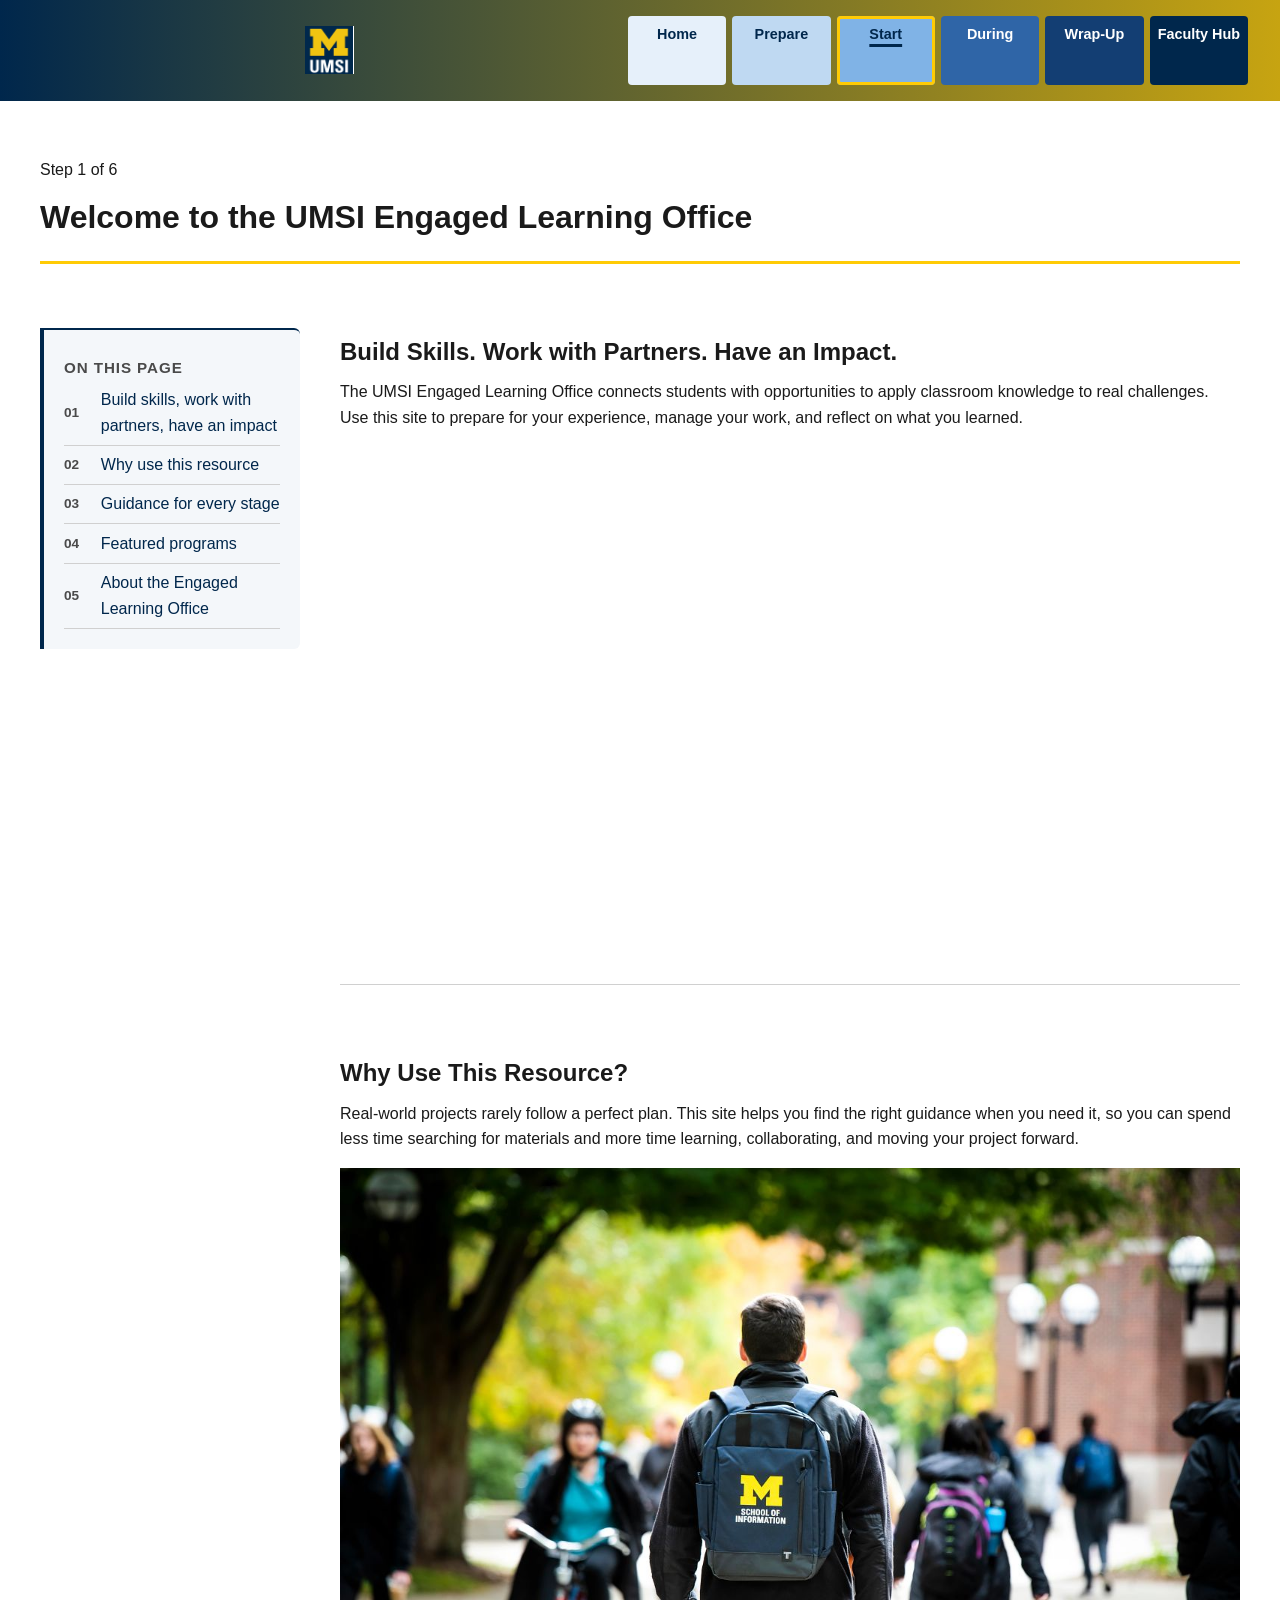
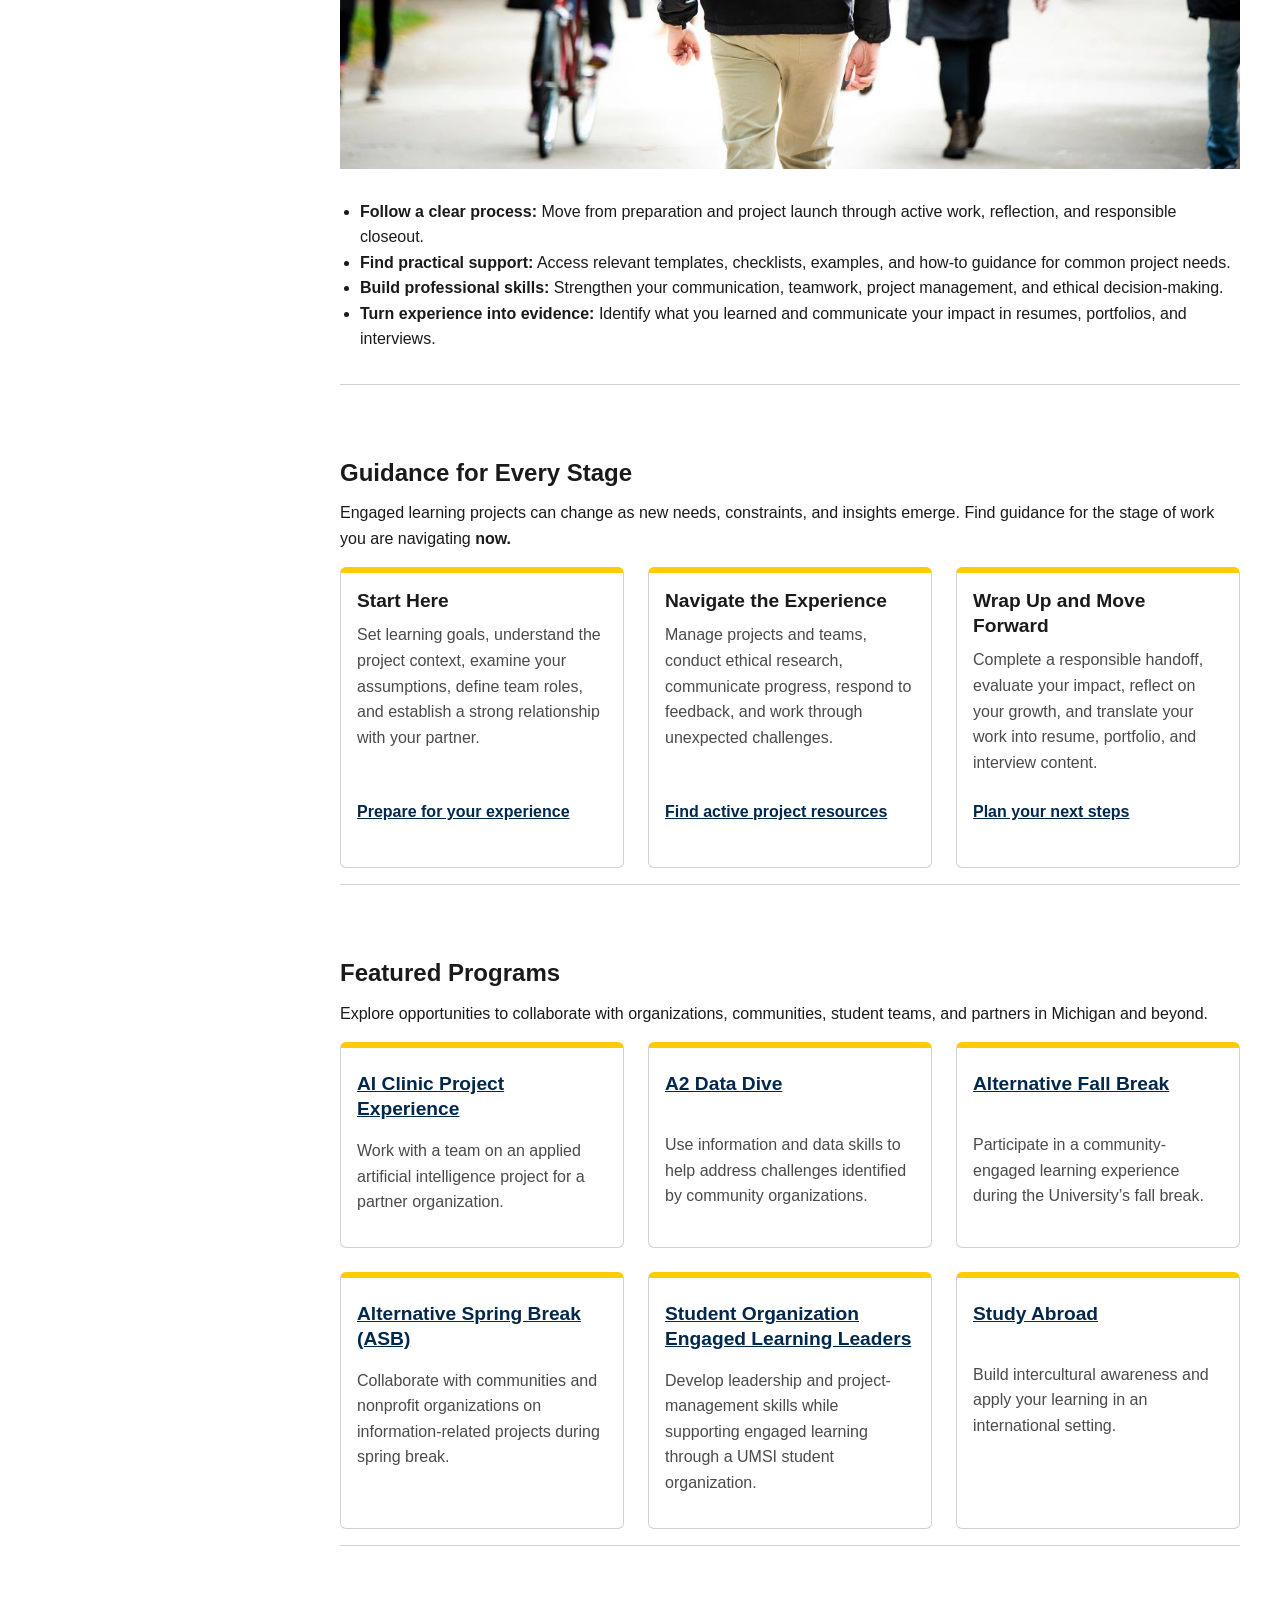
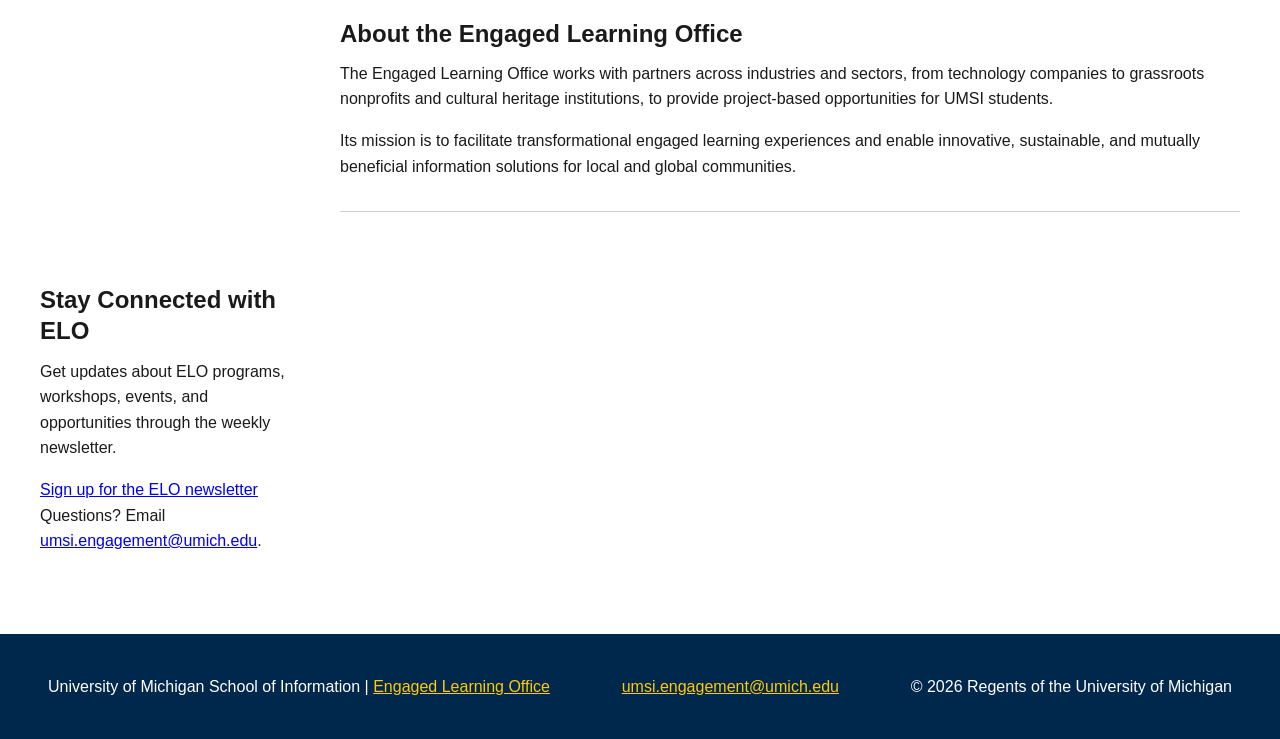
==== index.html @ c0caf0ed "tablet and computer view update" ====
<!DOCTYPE html>
<html lang="en">
<head>
    <meta charset="UTF-8">
    <meta name="viewport" content="width=device-width, initial-scale=1.0">
    <link rel="stylesheet" href="html5reset.css">
    <link rel="stylesheet" href="style.css">

    <title>Welcome to the UMSI Engaged Learning Office | UMSI</title>
</head>
<body>

    <!-- Sticky process bar: logo tile on the left, process steps beside it -->
    <header class="site-header">
        <div class="skip"><a href="#main">Skip to Main Content</a></div>
        <div class="brand">
            <img src="images/umsi-logo.jpg" alt="UMSI Logo">
        </div>
            <ol class="process-steps">
              <li><a href="index.html">Home</a></li>
              <li><a href="prep.html" title="Preparing for Your Experience">Prepare</a></li>
              <li><a href="starting.html" aria-current="page" title="Starting Your Experience">Start</a></li>
              <li><a href="experience.html" title="During Your Experience">During</a></li>
              <li><a href="ending.html" title="Wrap-Up, Impact &amp; Next Steps">Wrap-Up</a></li>
              <li><a href="faculty.html">Faculty Hub</a></li>
            </ol>
        </nav>
    </header>

    <!-- Page title -->
    <main id="main">
    <div class="page-title">
        <p class="eyebrow">Step 1 of 6</p>
        <h1>Welcome to the UMSI Engaged Learning Office</h1>
    </div>

    <!-- Anchor table of contents -->
    <nav class="on-this-page" aria-labelledby="toc-title">
        <h2 id="toc-title">On this page</h2>
        <ul>
            <li><a href="#intro">Build skills, work with partners, have an impact</a></li>
            <li><a href="#why">Why use this resource</a></li>
            <li><a href="#stages">Guidance for every stage</a></li>
            <li><a href="#programs">Featured programs</a></li>
            <li><a href="#about">About the Engaged Learning Office</a></li>
        </ul>
    </nav>


    <section id="intro" class="content-section">
        <h2>Build Skills. Work with Partners. Have an Impact.</h2>
        <p>
            The UMSI Engaged Learning Office connects students with opportunities to apply classroom knowledge to real challenges. Use this site to prepare for your experience, manage your work, and reflect on what you learned.
        </p>

        <div class="video">
            <iframe src="https://www.youtube.com/embed/81ZO9RfIJEQ?si=tBp82YWZMl1u7CVS" title="YouTube video player" allow="accelerometer; autoplay; clipboard-write; encrypted-media; gyroscope; picture-in-picture; web-share" referrerpolicy="strict-origin-when-cross-origin" allowfullscreen></iframe>
        </div>
        <!-- Note: this iframe might cause an Axe ARIA error - that's not on you that's on YouTube! -->
    </section>

    <section id="why" class="content-section">
        <h2>Why Use This Resource?</h2>
        <p>Real-world projects rarely follow a perfect plan. This site helps you find the right guidance when you need it, so you can spend less time searching for materials and more time learning, collaborating, and moving your project forward.</p>
        <img src="images/student-backpack.jpg" alt="A student wears a UMSI backpack on campus in fall">
        <ul>
            <li><strong>Follow a clear process:</strong> Move from preparation and project launch through active work, reflection, and responsible closeout.</li>
            <li><strong>Find practical support:</strong> Access relevant templates, checklists, examples, and how-to guidance for common project needs.</li>
            <li><strong>Build professional skills:</strong> Strengthen your communication, teamwork, project management, and ethical decision-making.</li>
            <li><strong>Turn experience into evidence:</strong> Identify what you learned and communicate your impact in resumes, portfolios, and interviews.</li>
        </ul>
    </section>

    <section id="stages" class="content-section">
        <h2>Guidance for Every Stage</h2>
        <p>Engaged learning projects can change as new needs, constraints, and insights emerge. Find guidance for the stage of work you are navigating <strong>now.</strong></p>
        <div class="card-grid">
            <article class="card">
                <h3>Start Here</h3>
                <p>Set learning goals, understand the project context, examine your assumptions, define team roles, and establish a strong relationship with your partner.</p>
                <a href="prep.html">Prepare for your experience</a>
            </article>
            <article class="card">
                <h3>Navigate the Experience</h3>
                <p>Manage projects and teams, conduct ethical research, communicate progress, respond to feedback, and work through unexpected challenges.</p>
                <a href="experience.html">Find active project resources</a>
            </article>
            <article class="card">
                <h3>Wrap Up and Move Forward</h3>
                <p>Complete a responsible handoff, evaluate your impact, reflect on your growth, and translate your work into resume, portfolio, and interview content.</p>
                <a href="ending.html">Plan your next steps</a>
            </article>
        </div>
    </section>

    <section id="programs" class="content-section">
        <h2>Featured Programs</h2>
        <p>Explore opportunities to collaborate with organizations, communities, student teams, and partners in Michigan and beyond.</p>
        <div class="card-grid">
            <article class="card">
                <h3><a href="https://mcompass.umich.edu/_portal/tds-program-brochure?programid=12810">AI Clinic Project Experience</a></h3>
                <p>Work with a team on an applied artificial intelligence project for a partner organization.</p>
            </article>
            <article class="card">
                <h3><a href="https://mcompass.umich.edu/_portal/tds-program-brochure?programid=12556">A2 Data Dive</a></h3>
                <p>Use information and data skills to help address challenges identified by community organizations.</p>
            </article>
            <article class="card">
                <h3><a href="https://mcompass.umich.edu/_portal/tds-program-brochure?programid=11297">Alternative Fall Break</a></h3>
                <p>Participate in a community-engaged learning experience during the University’s fall break.</p>
            </article>
            <article class="card">
                <h3><a href="https://mcompass.umich.edu/_portal/tds-program-brochure?programid=10621">Alternative Spring Break (ASB)</a></h3>
                <p>Collaborate with communities and nonprofit organizations on information-related projects during spring break.</p>
            </article>
            <article class="card">
                <h3><a href="https://mcompass.umich.edu/_portal/tds-program-brochure?programid=12294">Student Organization Engaged Learning Leaders</a></h3>
                <p>Develop leadership and project-management skills while supporting engaged learning through a UMSI student organization.</p>
            </article>
            <article class="card">
                <h3><a href="https://www.si.umich.edu/student-life/study-abroad">Study Abroad</a></h3>
                <p>Build intercultural awareness and apply your learning in an international setting.</p>
            </article>
        </div>
    </section>

    <section id="about" class="content-section">
        <h2>About the Engaged Learning Office</h2>
        <p>The Engaged Learning Office works with partners across industries and sectors, from technology companies to grassroots nonprofits and cultural heritage institutions, to provide project-based opportunities for UMSI students.</p>
        <p>Its mission is to facilitate transformational engaged learning experiences and enable innovative, sustainable, and mutually beneficial information solutions for local and global communities.</p>
    </section>

    <aside>
        <h2>Stay Connected with ELO</h2>
        <p>Get updates about ELO programs, workshops, events, and opportunities through the weekly newsletter.</p>
        <div>
            <a href="https://umsi.info/elo-newsletter">Sign up for the ELO newsletter</a>
        </div>
        <p>Questions? Email <a href="mailto:umsi.engagement@umich.edu">umsi.engagement@umich.edu</a>.</p>
    </aside>

    <!-- Content taken & modified from UMGPT with the prompt, "Write me a webpage of intro content to help meet the following requirements - this is for the home page": and then pasted in the client objectives & project requirements"
    UMGPT. (2026). UMGPT ( GPT-5.6 Sol September 7th version) [Large language model]. -->
</main>

    <footer class="site-footer">
        <p>University of Michigan School of Information | <a href="https://www.si.umich.edu/programs/engaged-learning/about-engaged-learning-office">Engaged Learning Office</a></p>
        <address>
            <a href="mailto:umsi.engagement@umich.edu">umsi.engagement@umich.edu</a>
        </address>
        <p>&copy; 2026 Regents of the University of Michigan</p>
    </footer>

</body>
</html>
---- style.css ----
:root {
    --um-blue: #00274C;
    --um-maize: #FFCB05;
    --text: #1a1a1a;
    --muted: #4a4a4a;
    --surface: #ffffff;
    --border: #d0d0d0;

    --step-1: #00274C;
    --step-2: #334E40;
    --step-3: #63672E;
    --step-4: #8E7F1E;
    --step-5: #C7A411;
    --step-6: #FFCB05;

    /* Space used by the sticky bar, so anchor links are not hidden under it */
    --sticky-offset: 3.5rem;
}
html {
    scroll-behavior: smooth;
    scroll-padding-top: var(--sticky-offset); /* keeps headings visible when jumping */
}

body {
    font-family: Arial, Helvetica, sans-serif;
    font-size: 1rem;
    line-height: 1.6;
    color : var(--text);
    background-color : var(--surface);
}
/* The reset (html5reset.css) removes browser defaults for headings, paragraphs and lists.
   Put the ones we want back, so the text keeps its hierarchy and spacing. */
h1 { font-size: 2rem; line-height: 1.2; margin: 0 0 0.5rem; }
h2 { font-size: 1.5rem; line-height: 1.3; margin: 2rem 0 0.75rem; }
h3 { font-size: 1.2rem; line-height: 1.3; margin: 1.25rem 0 0.5rem; }
p { margin: 0 0 1rem; }

main ul,
main ol {
    margin: 0 0 1rem 1.25rem;   /* indent lists so the bullets show */
}

main ul { list-style: disc; }
main ol { list-style: decimal; }
main ul ul { list-style: circle; }

main{
    padding: 1rem;
    max-width: 48rem;
    margin: 0 auto;
}

.site-header {
    position:sticky;
    top:0;
    z-index:100;
    display: flex;              /* logo tile on the left, process steps beside it */
    align-items: stretch;
    background: linear-gradient(90deg, var(--step-1), var(--step-5));
}

/* Square logo at the left of the sticky bar. Its navy background continues
   the bar's navy start, and a 1px white line separates it from the first step. */
.brand {
    flex: 0 0 auto;
    width: 3rem;
    aspect-ratio: 1 / 1;      
    padding: 0;
    background-color: var(--step-1);
    border-right: 1px solid #ffffff;
}

.brand img {
    display: block;
    width: 100%;
    height: 100%;
    object-fit: contain;
}

.process-nav {
    flex: 1 1 auto;
    min-width: 0;               /* lets the steps scroll instead of pushing the logo */
}
.process-steps {
    list-style: none;
    margin: 0;
    padding: 0;
    display: flex;
    overflow-x: auto;           /* on narrow screens the steps scroll sideways */
    -webkit-overflow-scrolling: touch;
}

.process-steps li {
    flex: 1 1 0;                /* five equal slices of the bar: all steps visible at once */
    min-width: 0;
}

.process-steps a {
    display: flex;
    align-items: center;
    justify-content: center;
    padding: 0.5rem 0.25rem;
    min-height: 44px;           /* comfortable tap target */
    text-align: center;
    text-decoration: none;
    font-weight: bold;
    font-size: 0.85rem;
    line-height: 1.2;           /* two-line labels stay tidy */
    overflow-wrap: break-word;
    color: #ffffff;
    border-bottom: 4px solid transparent;
}

.process-steps li:nth-child(1) a { background-color: var(--step-1); }
.process-steps li:nth-child(2) a { background-color: var(--step-2); }
.process-steps li:nth-child(3) a { background-color: var(--step-3); }
.process-steps li:nth-child(4) a { background-color: var(--step-4); }
.process-steps li:nth-child(5) a { background-color: var(--step-5); color: var(--um-blue); }
.process-steps li:nth-child(6) a { background-color: var(--step-6); color: var(--um-blue); }

.process-steps a:hover {
    text-decoration: underline;
}

.process-steps a:focus {
    outline: 3px solid #ffffff;
    outline-offset: -6px;
}

/* Current page: a thick underline plus the aria-current attribute,
   so the current step is not shown by color alone */
.process-steps a[aria-current="page"] {
    text-decoration: underline;
    text-decoration-thickness: 3px;
    text-underline-offset: 0.35em;
}

main img {
    display: block; 
    width: 100%; 
    max-width: 1200px; 
    height: auto; 
    margin: 0 auto 30px auto;
}


.skip  {
    position: relative;
  }

  .skip a {
    position: absolute;
    left: -9999px;        /* far off-screen, so it is hidden until focused */
    top: auto;
    background: #ffffff;  /* 흰색 배경을 주어야 뒤쪽 요소와 글자가 겹치지 않음 */
    color: #000000;       /* 글자색 지정 */
    padding: 8px 12px;    /* 버튼 형태로 보이도록 여백 추가 */
    z-index: 1000;        /* 다른 헤더 및 본문 요소보다 위에 표시 */
    text-decoration: none;
}

.skip a:focus {
    left: 0.5rem;
    top: 0.5rem;          /* slides into view when focused with Tab */
}
nav a:focus {
    outline: 2px solid white;
    outline-offset: 3px;
}
*:focus {
    outline: 5px dashed green; 
}

.page-title {
    padding: 1.5rem 0 1rem;
    border-bottom: 3px solid var(--um-maize);
}

/* Hero image: about a quarter of the screen height on first load.
   svh is the visible height on phones; vh is the fallback for older browsers. */
.page-title img {
    display: block;
    width: 100%;
    height: 25vh;
    height: 25svh;
    min-height: 8rem;           /* keeps it usable on very short screens */
    object-fit: cover;          /* fills the box, cropping the edges instead of stretching */
    margin: 0 0 1rem;
}

/* For hero photos where the important part is lower in the picture (here: the laptops) */
.page-title img.hero-bottom {
    object-position: center 60%;
}

/* Responsive video: keeps a 16:9 box that scales with the screen width */
.video {
    position: relative;
    width: 100%;
    aspect-ratio: 16 / 9;
    margin: 1rem 0;
}

.video iframe {
    position: absolute;
    inset: 0;
    width: 100%;
    height: 100%;
    border: 0;
}


/* ---------- On this page (anchor table of contents) ----------
   A quiet vertical list: reads top to bottom, does not compete with the content. */
.on-this-page {
    margin: 1.5rem 0;
    padding: 0.25rem 0 0.5rem;
    border-top: 2px solid var(--um-blue);
}

.on-this-page h2 {
    margin: 0.5rem 0 0.2rem;
    font-size: 0.95rem;
    letter-spacing: 0.06em;
    text-transform: uppercase;
    color: var(--muted);
}

.on-this-page ul {
    list-style: none;
    margin: 0;
    padding: 0;
    counter-reset: toc;
}

.on-this-page li {
    counter-increment: toc;
    position: relative;         /* the invisible tap area below is positioned from this box */
    border-bottom: 1px solid var(--border);
}

/* Invisible extra area around each link, so the tap target is about 54px tall */
.on-this-page a::after {
    content: "";
    position: absolute;
    inset: -0.5rem 0;
}

.on-this-page a {
    display: flex;
    align-items: center;
    gap: 0.3rem;
    padding: 0.4rem 0;          /* visible spacing stays tight */
    color: var(--um-blue);
    text-decoration: none;
}

/* Small step number in front of each line */
.on-this-page a::before {
    content: counter(toc, decimal-leading-zero);
    flex: 0 0 auto;
    min-width: 2rem;
    font-size: 0.85rem;
    font-weight: bold;
    color: var(--muted);
}

.on-this-page a:hover,
.on-this-page a:focus {
    text-decoration: underline;
}

/* ---------- Content sections ---------- */


.content-section {
    padding-bottom: 1rem;
    border-bottom: 1px solid var(--border);
}

/* Anchor targets are still reachable below the sticky bar (see scroll-padding-top above) */
.content-section,
.on-this-page {
    scroll-margin-top: var(--sticky-offset);
}

/* ---------- Card Grid ---------- */
.card-grid {
    display: grid;
    grid-template-columns: repeat(auto-fit, minmax(min(100%, 16rem), 1fr));
    gap: 1rem;
}

.card {
    display: flex;
    flex-direction: column;
    padding: 1rem;
    background-color: #ffffff;
    border: 1px solid var(--border);
    border-top: 6px solid var(--um-maize);
    border-radius: 6px;
}

.card h3 {
    margin-top: 0;
}

.card p {
    flex-grow: 1;               /* pushes the links to the same baseline across cards */
    color: var(--muted);
}

.card a {
    display: inline-block;
    min-height: 44px;
    padding: 0.5rem 0;
    font-weight: bold;
    color: var(--um-blue);
}

/* footer */

.site-footer {
    margin-top: 2rem;
    padding: 1.5rem 1rem;
    background-color: var(--um-blue);
    color: #ffffff;
}

.site-footer a {
    color: var(--um-maize);
}

.site-footer p,
.site-footer address {
    margin: 0.5rem 0;
    font-style: normal;
}

/* ---------- Data table (moved from inline styles) ---------- */
.data-table {
    width: 100%;
    border-collapse: collapse;
    font-family: sans-serif;
    margin: 20px 0;
}

.data-table th,
.data-table td {
    padding: 12px;
    text-align: left;
    border: 1px solid #dddddd;
}

.data-table thead tr {
    background-color: #f2f2f2;
    border-bottom: 2px solid #cccccc;
}

.data-table th {
    font-weight: bold;
}

.data-table tbody tr {
    border-bottom: 1px solid #dddddd;
}

.data-table tbody tr:nth-child(even) {
    background-color: #fafafa;
}

.data-table tbody td:first-child {
    font-weight: bold;
}

/* Wide tables scroll sideways on phones instead of squeezing their columns */
.table-scroll {
    overflow-x: auto;
    -webkit-overflow-scrolling: touch;
    margin: 1rem 0;
}

.table-scroll .data-table {
    min-width: 32rem;           /* keeps the columns readable; the wrapper scrolls */
    margin: 0;
}

@media (prefers-reduced-motion: reduce) {
    html {
        scroll-behavior: auto;
    }
}

@media (min-width: 768px) {
  .site-header {
    display: flex;
    justify-content: space-between;
    align-items: center;
    padding: 1rem 2rem;
    gap: 1.5rem;
  }

  .process-steps {
    display: grid;
    grid-template-columns: repeat(6, 1fr);
    gap: 6px;
    list-style: none;
    padding: 0;
    margin: 0;
  }

  .process-steps li a {
    display: block;
    text-align: center;
    padding: 0.65rem 0.5rem;
    font-size: 0.9rem;
    font-weight: 600;
    border-radius: 4px;
    text-decoration: none;
    transition: transform 0.15s ease;
  }

  .process-steps li:nth-child(1) a { background-color: #E6F0FA; color: #00274C; }
  .process-steps li:nth-child(2) a { background-color: #BFD9F2; color: #00274C; }
  .process-steps li:nth-child(3) a { background-color: #80B3E6; color: #00274C; }
  .process-steps li:nth-child(4) a { background-color: #2F65A7; color: #FFFFFF; }
  .process-steps li:nth-child(5) a { background-color: #133E73; color: #FFFFFF; }
  .process-steps li:nth-child(6) a { background-color: #00274C; color: #FFFFFF; }

  .process-steps li a[aria-current="page"] {
    outline: 3px solid #FFCB05;
    outline-offset: -3px;
  }

  .card-grid {
    display: grid;
    grid-template-columns: repeat(2, 1fr);
    gap: 1.25rem;
  }

  .page-title img {
    max-height: 360px;
    width: 100%;
    object-fit: cover;
  }
}

@media (min-width: 1024px) {
  main {
    max-width: 1200px;
    margin: 0 auto;
    padding: 2rem;
    display: grid;
    grid-template-columns: 260px 1fr;
    gap: 2.5rem;
    align-items: start;
  }

  .page-title {
    grid-column: 1 / -1;
  }

  .on-this-page {
    grid-column: 1 / 2;
    position: sticky;
    top: 6rem;
    background-color: #F4F7FA;
    border-left: 4px solid #00274C;
    padding: 1.25rem;
    border-radius: 0 6px 6px 0;
  }

  .content-section {
    grid-column: 2 / 3;
  }

  .card-grid {
    grid-template-columns: repeat(3, 1fr);
    gap: 1.5rem;
  }

  .site-footer {
    display: flex;
    justify-content: space-between;
    align-items: center;
    padding: 2rem 3rem;
  }
}
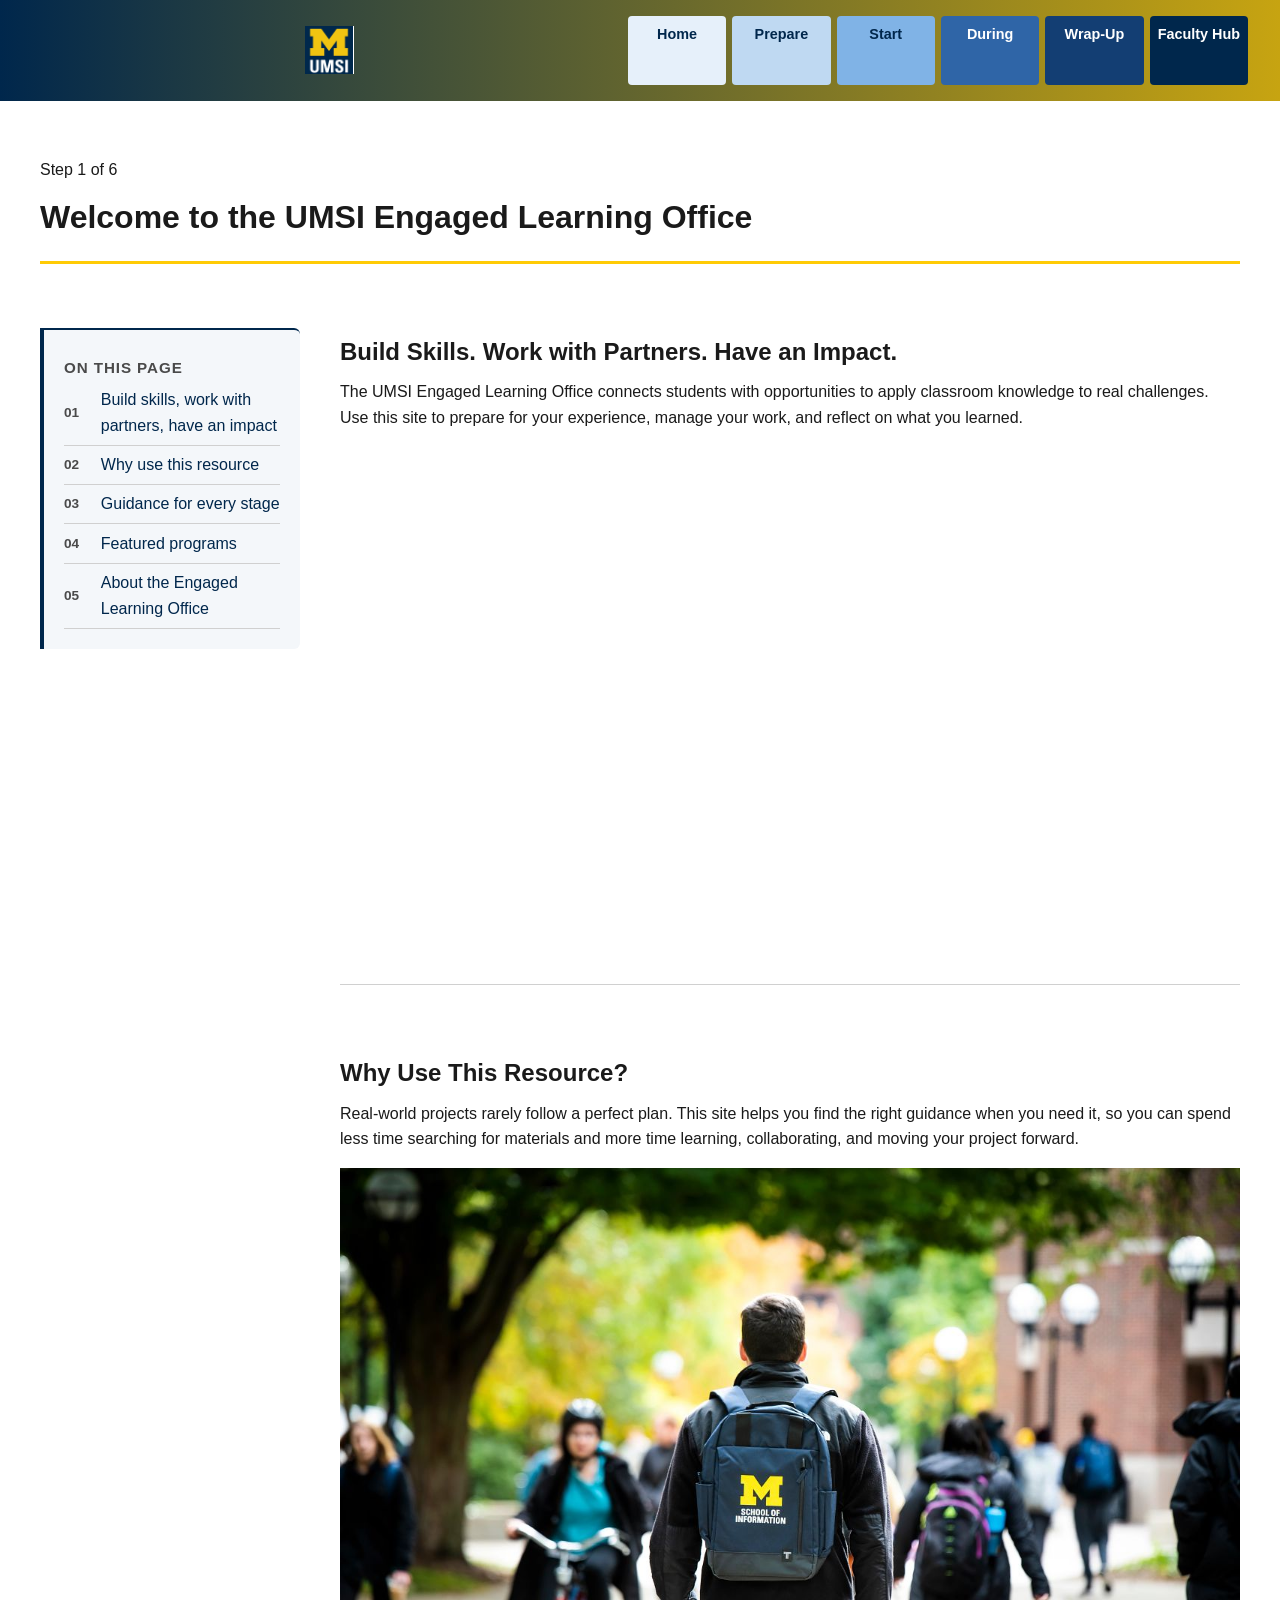
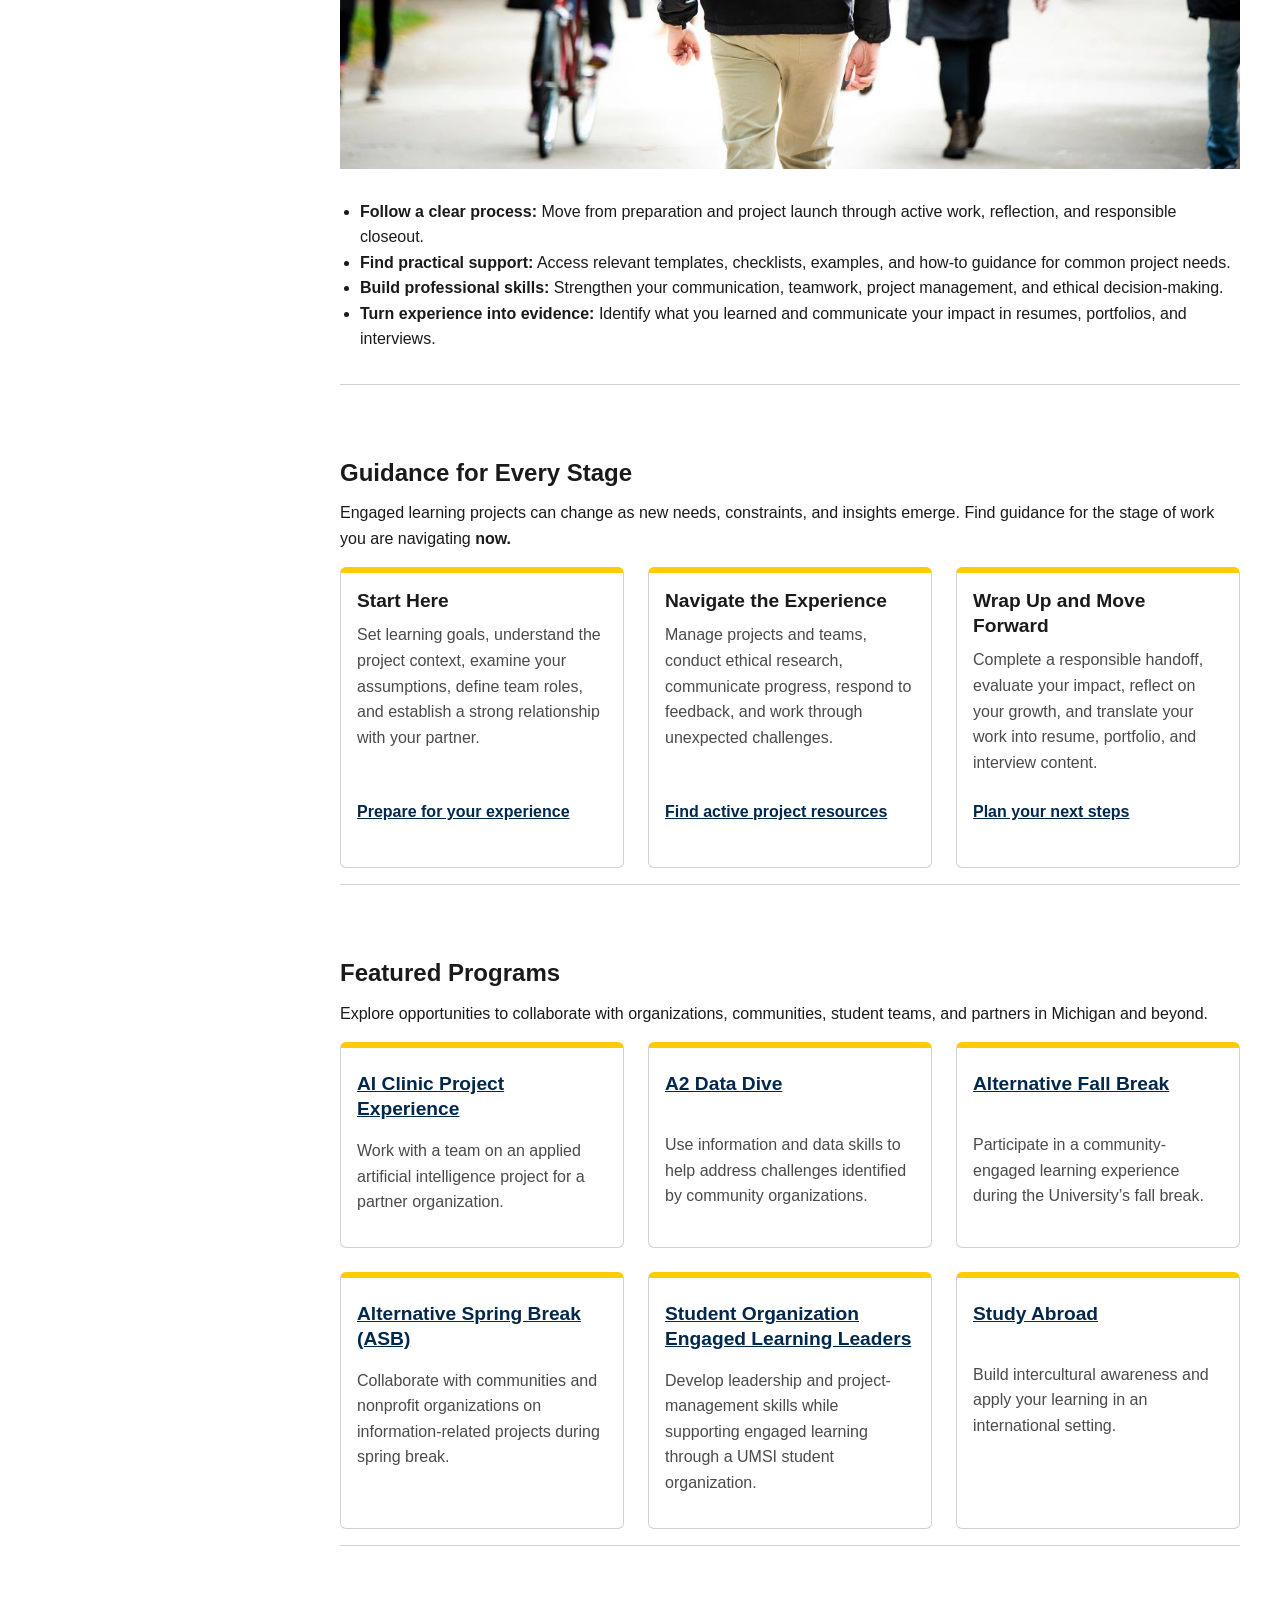
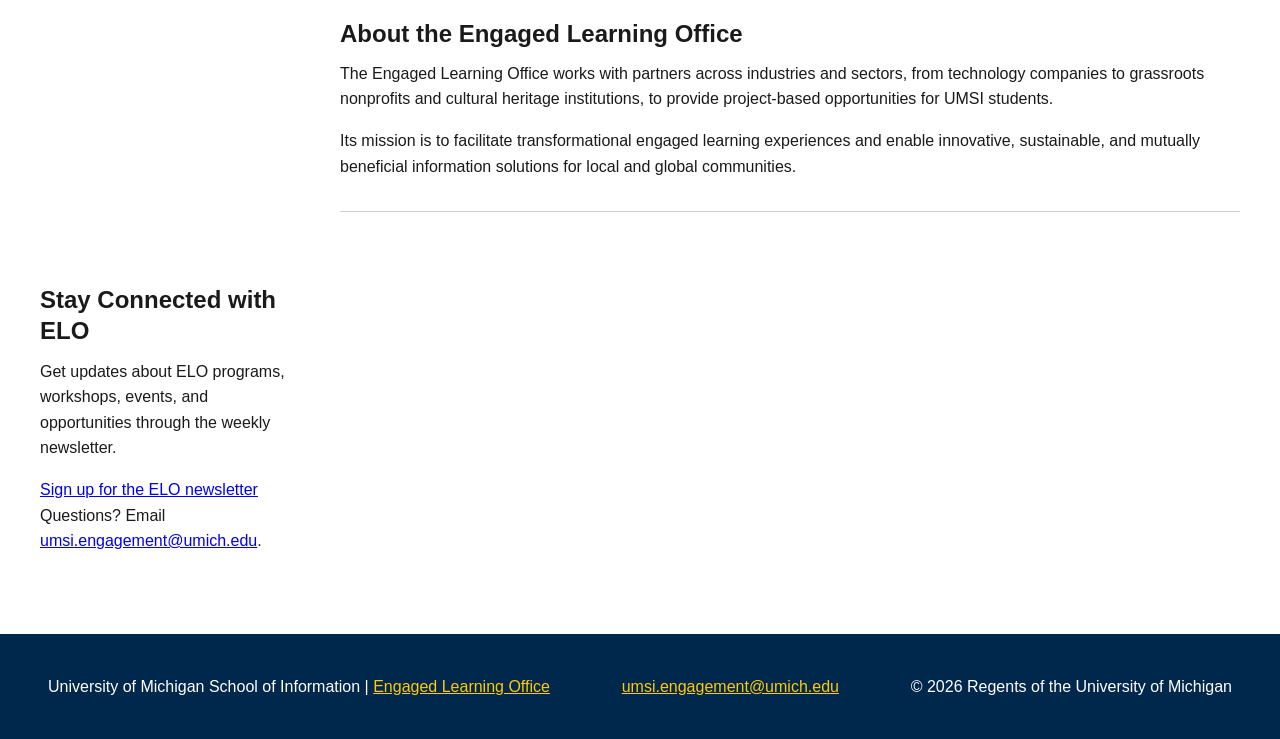
==== commit f2d3eae3: "js added" ====
--- a/index.html
+++ b/index.html
@@ -19,7 +19,7 @@
             <ol class="process-steps">
               <li><a href="index.html">Home</a></li>
               <li><a href="prep.html" title="Preparing for Your Experience">Prepare</a></li>
-              <li><a href="starting.html" aria-current="page" title="Starting Your Experience">Start</a></li>
+              <li><a href="starting.html" title="Starting Your Experience">Start</a></li>
               <li><a href="experience.html" title="During Your Experience">During</a></li>
               <li><a href="ending.html" title="Wrap-Up, Impact &amp; Next Steps">Wrap-Up</a></li>
               <li><a href="faculty.html">Faculty Hub</a></li>
@@ -150,6 +150,6 @@
         </address>
         <p>&copy; 2026 Regents of the University of Michigan</p>
     </footer>
-
+<script src="script.js"></script>
 </body>
 </html>
--- a/style.css
+++ b/style.css
@@ -10,9 +10,9 @@
     --step-1: #00274C;
     --step-2: #334E40;
     --step-3: #63672E;
-    --step-4: #8E7F1E;
+    --step-4: #7A6C14;
     --step-5: #C7A411;
-    --step-6: #FFCB05;
+    --step-6: #FFCB05;  
 
     /* Space used by the sticky bar, so anchor links are not hidden under it */
     --sticky-offset: 3.5rem;
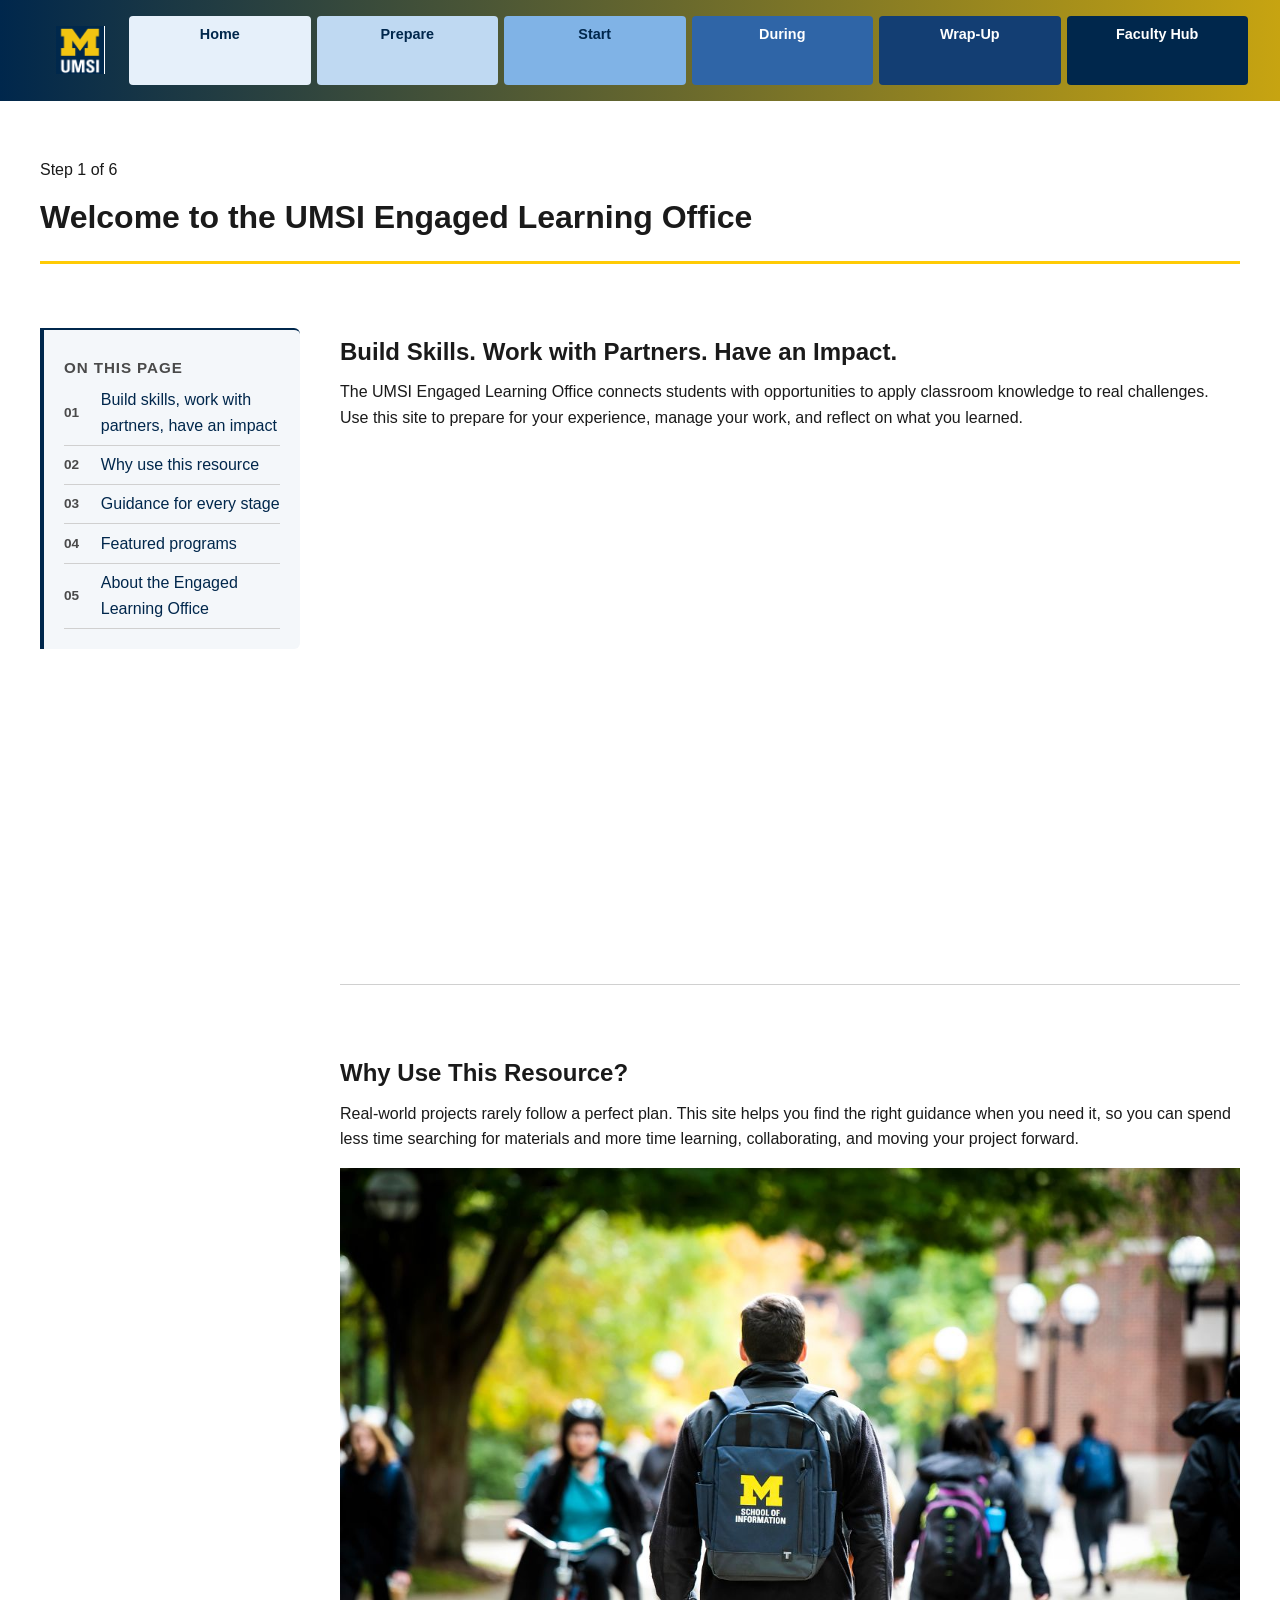
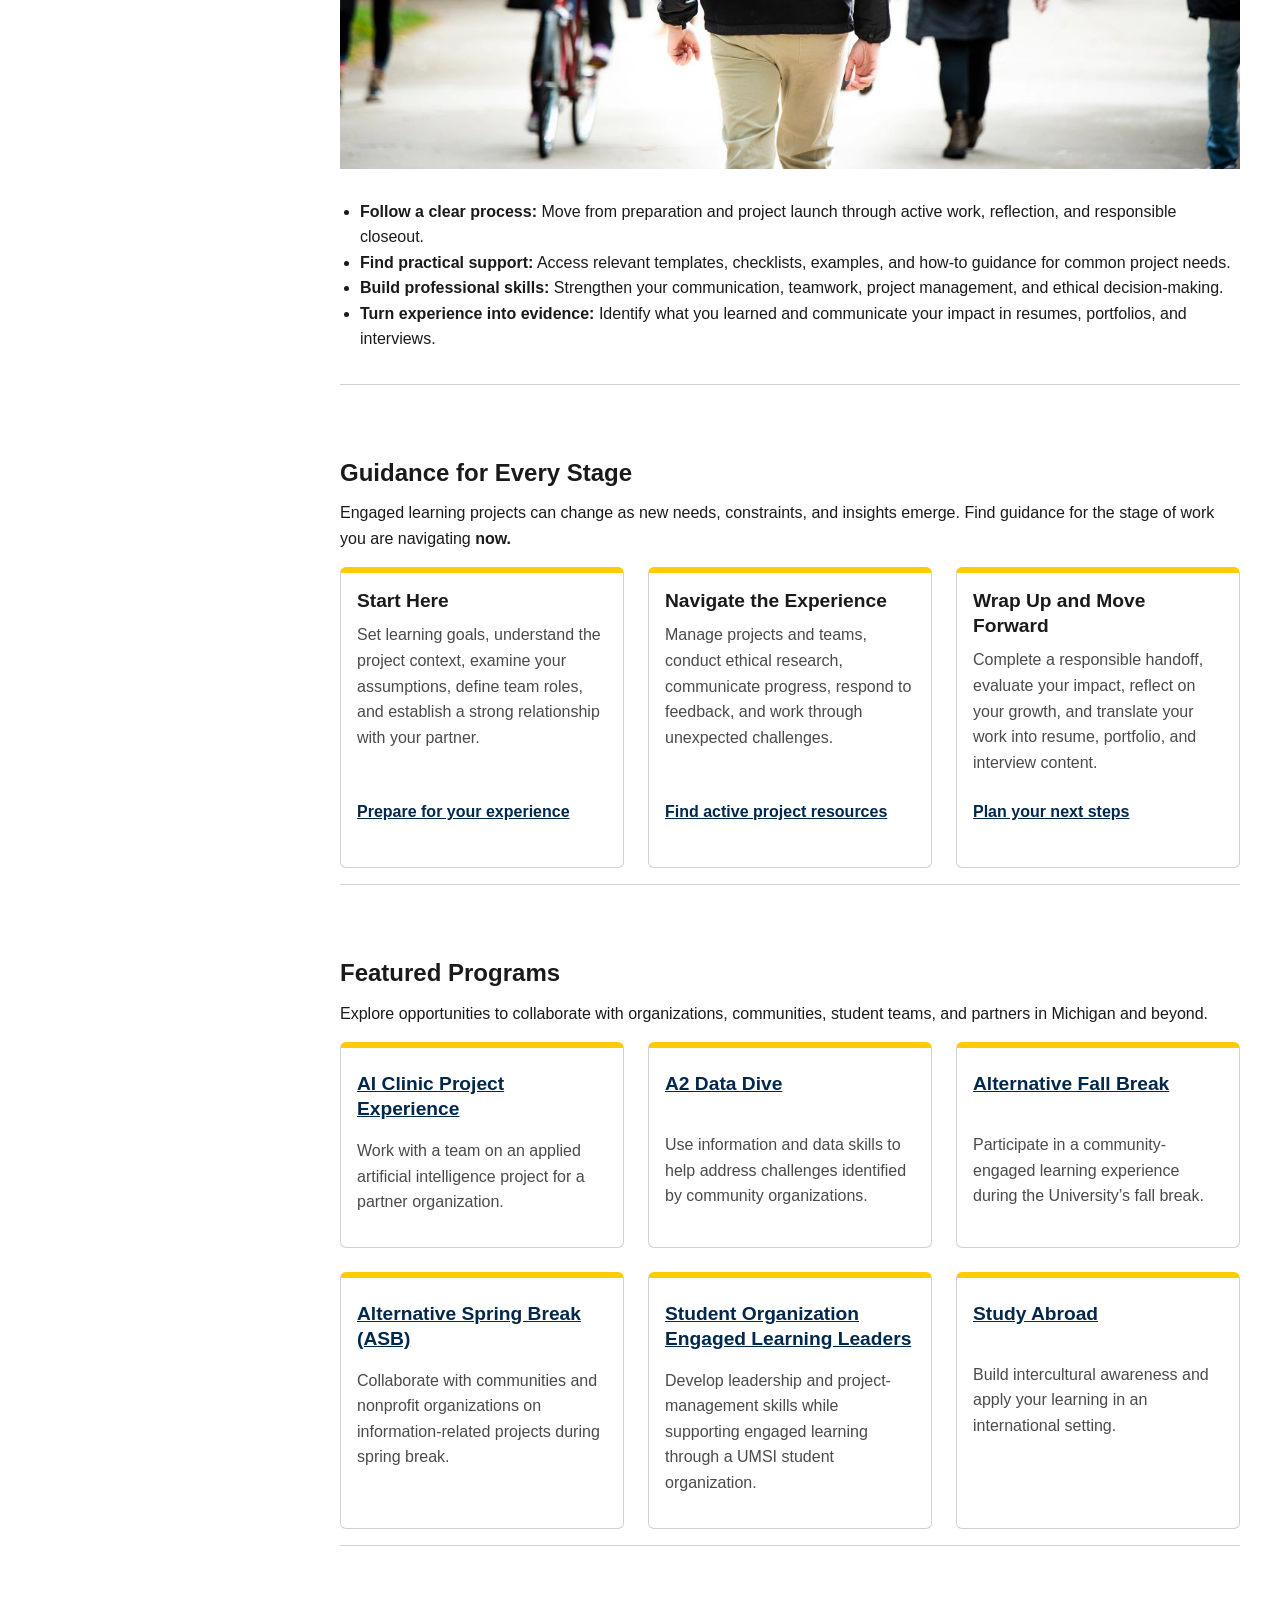
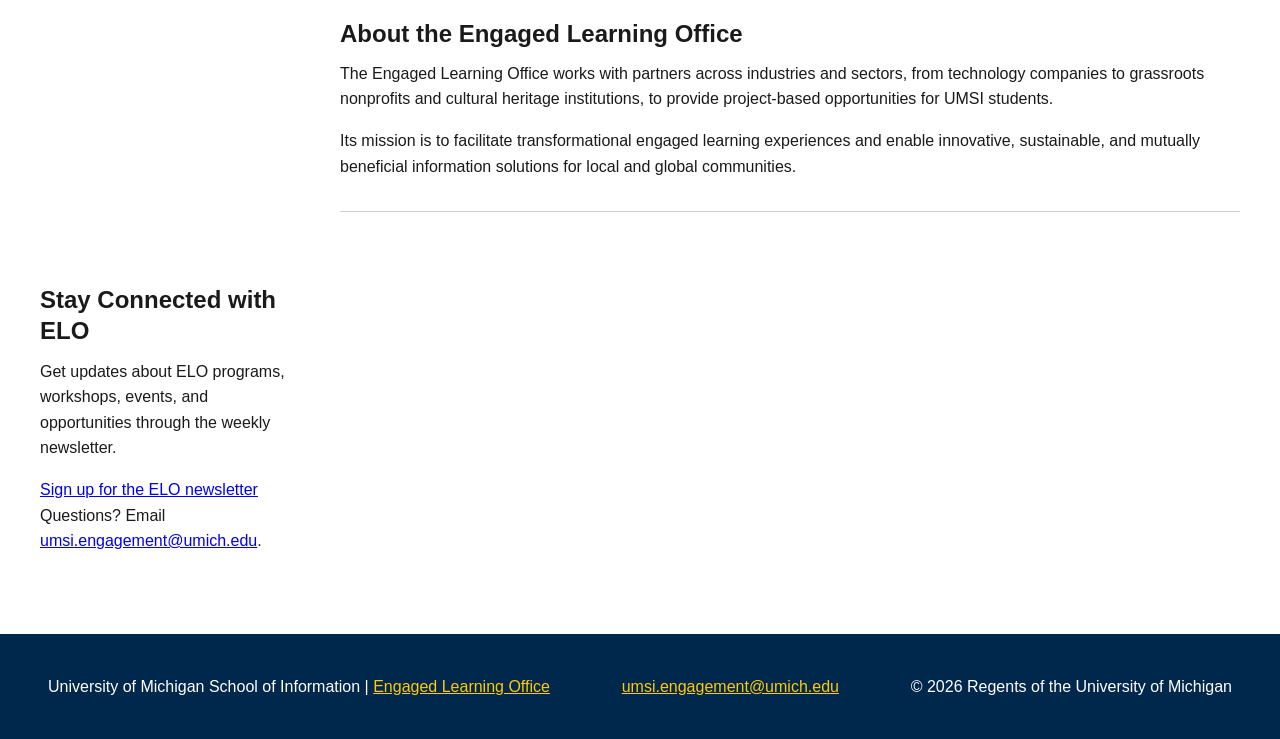
==== commit 775011af: "error finding" ====
--- a/index.html
+++ b/index.html
@@ -16,6 +16,7 @@
         <div class="brand">
             <img src="images/umsi-logo.jpg" alt="UMSI Logo">
         </div>
+        <nav class="process-nav" aria-label="Project process">
             <ol class="process-steps">
               <li><a href="index.html">Home</a></li>
               <li><a href="prep.html" title="Preparing for Your Experience">Prepare</a></li>
@@ -143,12 +144,12 @@
     UMGPT. (2026). UMGPT ( GPT-5.6 Sol September 7th version) [Large language model]. -->
 </main>
 
-    <footer class="site-footer">
+<footer class="site-footer">
         <p>University of Michigan School of Information | <a href="https://www.si.umich.edu/programs/engaged-learning/about-engaged-learning-office">Engaged Learning Office</a></p>
         <address>
             <a href="mailto:umsi.engagement@umich.edu">umsi.engagement@umich.edu</a>
         </address>
-        <p>&copy; 2026 Regents of the University of Michigan</p>
+        <p>&copy; <span id="current-year">2026</span> Regents of the University of Michigan</p>
     </footer>
 <script src="script.js"></script>
 </body>
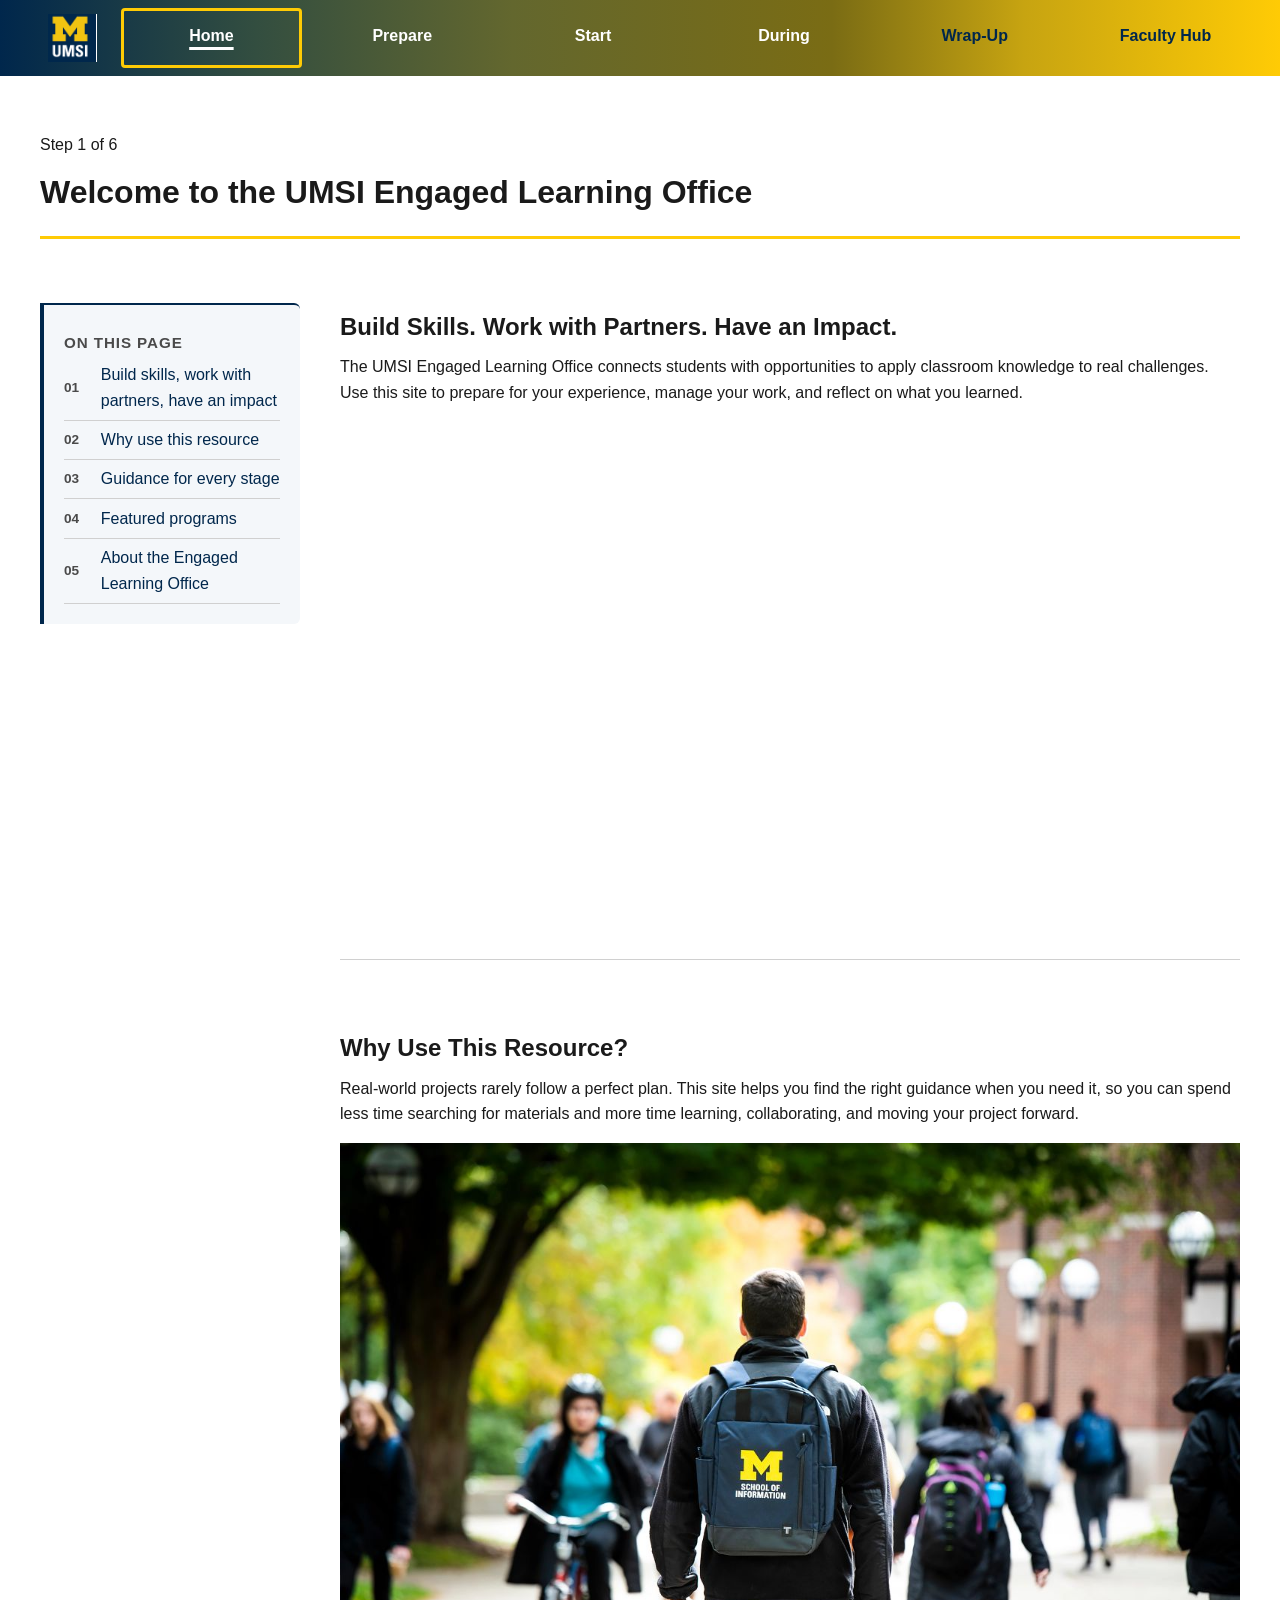
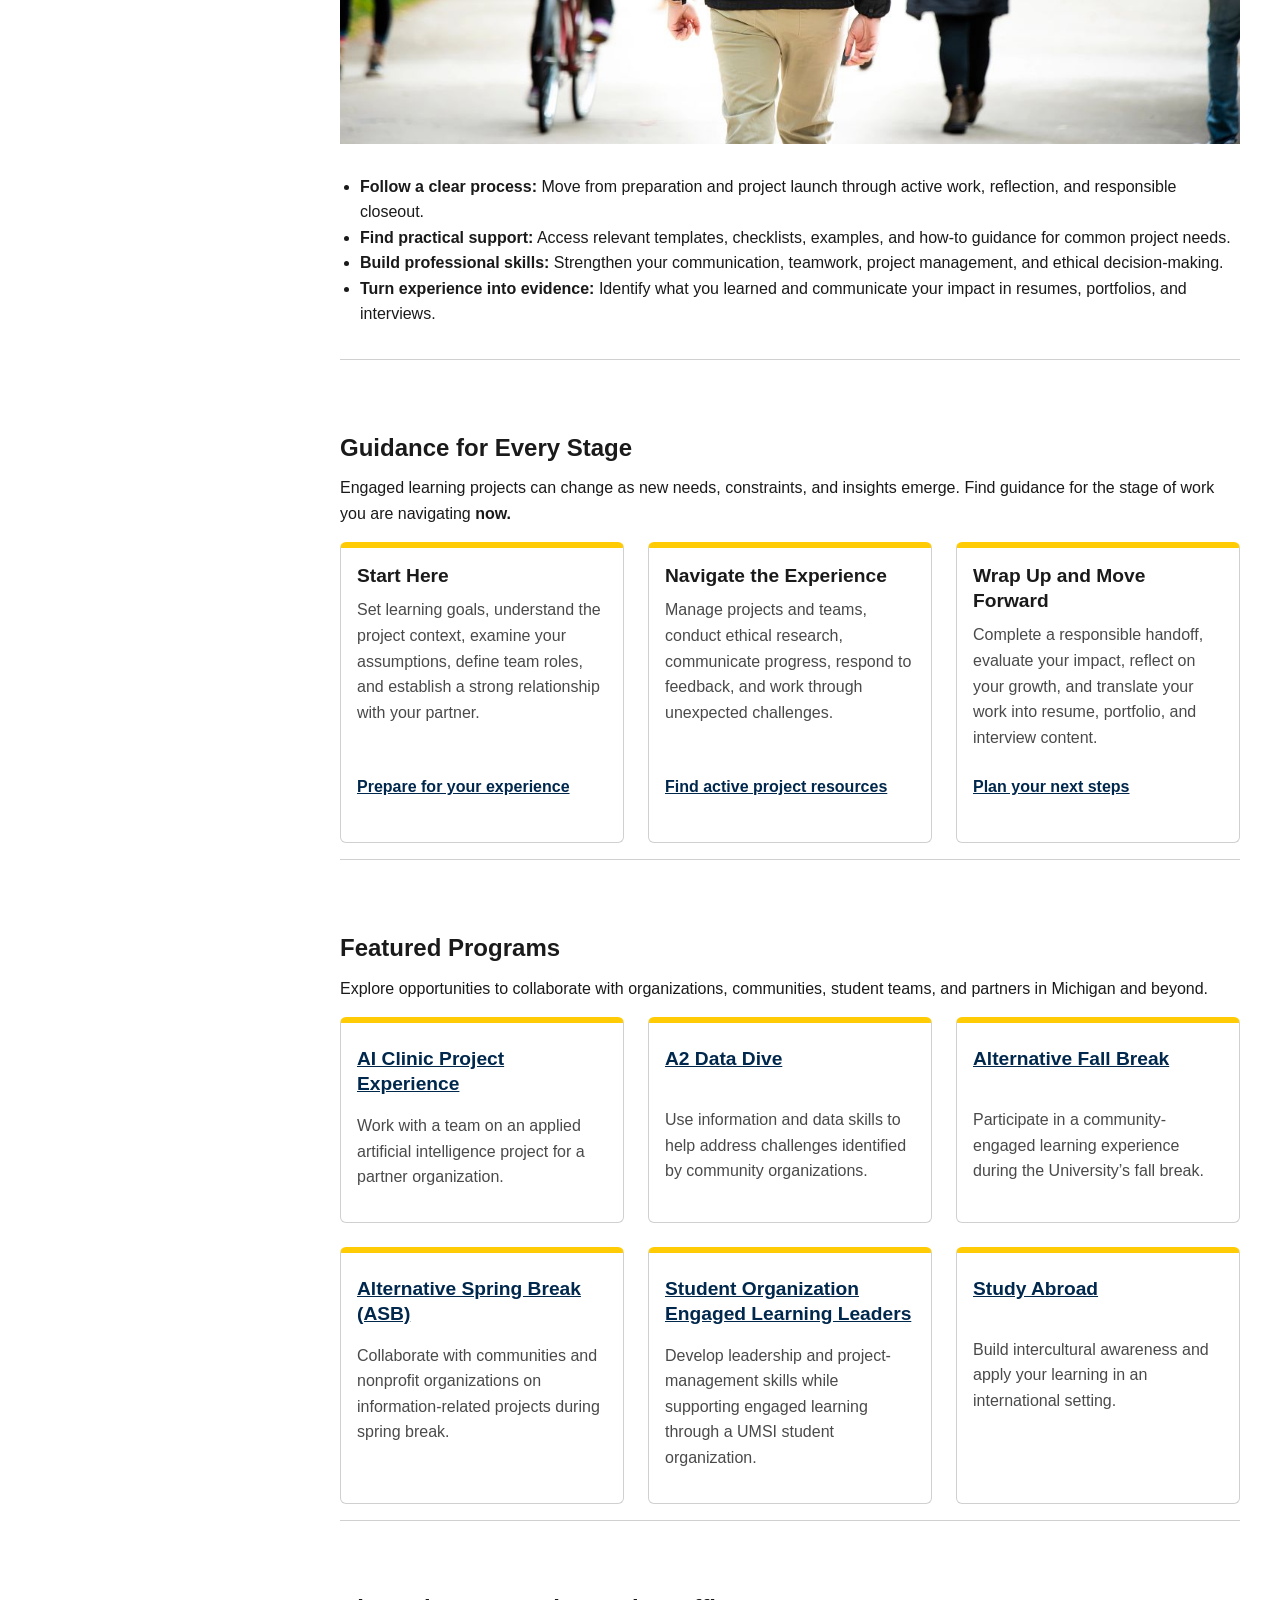
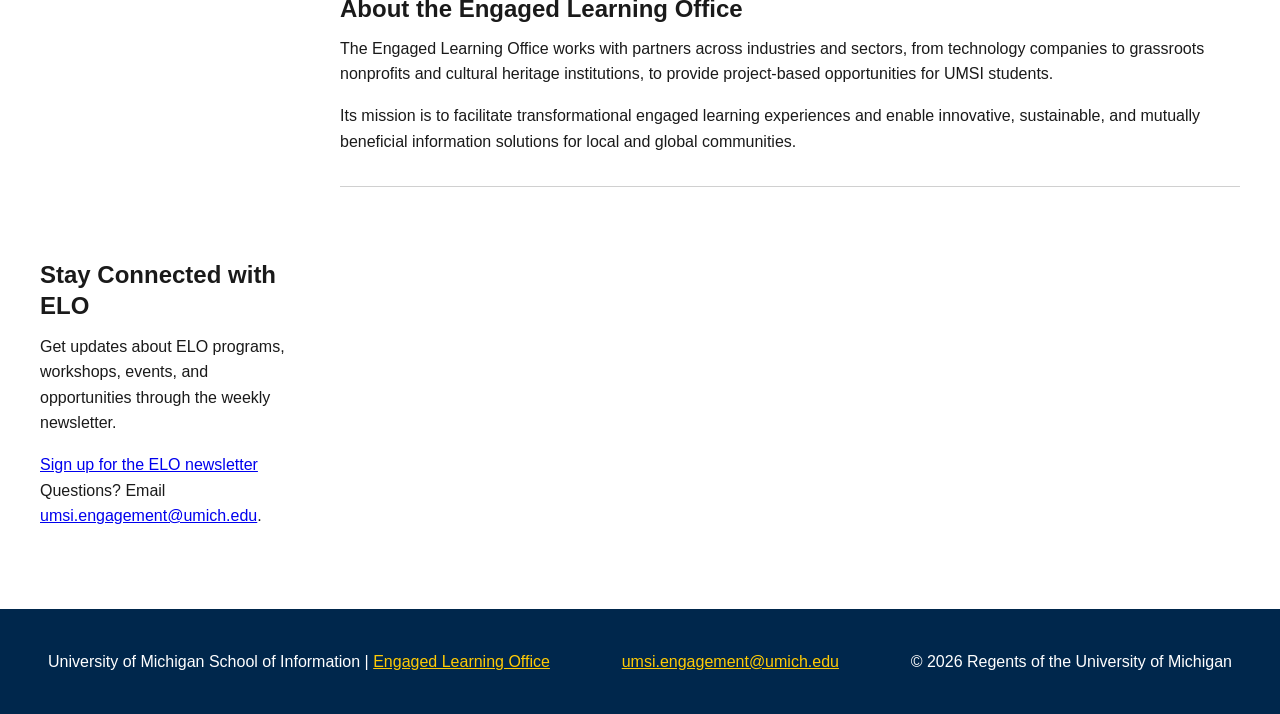
==== commit 6635199b: "fix aria" ====
--- a/index.html
+++ b/index.html
@@ -18,12 +18,12 @@
         </div>
         <nav class="process-nav" aria-label="Project process">
             <ol class="process-steps">
-              <li><a href="index.html">Home</a></li>
+              <li><a href="index.html" aria-current="page">Home</a></li>
               <li><a href="prep.html" title="Preparing for Your Experience">Prepare</a></li>
-              <li><a href="starting.html" title="Starting Your Experience">Start</a></li>
+              <li><a href="starting.html"  title="Starting Your Experience">Start</a></li>
               <li><a href="experience.html" title="During Your Experience">During</a></li>
               <li><a href="ending.html" title="Wrap-Up, Impact &amp; Next Steps">Wrap-Up</a></li>
-              <li><a href="faculty.html">Faculty Hub</a></li>
+              <li><a href="faculty.html" >Faculty Hub</a></li>
             </ol>
         </nav>
     </header>
--- a/style.css
+++ b/style.css
@@ -1,4 +1,3 @@
-
 :root {
     --um-blue: #00274C;
     --um-maize: #FFCB05;
@@ -17,6 +16,7 @@
     /* Space used by the sticky bar, so anchor links are not hidden under it */
     --sticky-offset: 3.5rem;
 }
+
 html {
     scroll-behavior: smooth;
     scroll-padding-top: var(--sticky-offset); /* keeps headings visible when jumping */
@@ -26,9 +26,10 @@
     font-family: Arial, Helvetica, sans-serif;
     font-size: 1rem;
     line-height: 1.6;
-    color : var(--text);
-    background-color : var(--surface);
-}
+    color: var(--text);
+    background-color: var(--surface);
+}
+
 /* The reset (html5reset.css) removes browser defaults for headings, paragraphs and lists.
    Put the ones we want back, so the text keeps its hierarchy and spacing. */
 h1 { font-size: 2rem; line-height: 1.2; margin: 0 0 0.5rem; }
@@ -45,19 +46,29 @@
 main ol { list-style: decimal; }
 main ul ul { list-style: circle; }
 
-main{
+main {
     padding: 1rem;
     max-width: 48rem;
     margin: 0 auto;
 }
 
 .site-header {
-    position:sticky;
-    top:0;
-    z-index:100;
-    display: flex;              /* logo tile on the left, process steps beside it */
-    align-items: stretch;
-    background: linear-gradient(90deg, var(--step-1), var(--step-5));
+    display: flex;
+    flex-direction: column;
+    align-items: center;
+    justify-content: center;
+    padding: 0.5rem 1rem;
+    gap: 0.5rem;
+    /* 남색부터 노란색까지 이어지는 부드러운 배경 그라데이션 */
+    background: linear-gradient(
+        90deg,
+        var(--step-1) 0%,
+        var(--step-2) 20%,
+        var(--step-3) 40%,
+        var(--step-4) 65%,
+        var(--step-5) 80%,
+        var(--step-6) 100%
+    );
 }
 
 /* Square logo at the left of the sticky bar. Its navy background continues
@@ -72,27 +83,29 @@
 }
 
 .brand img {
+    max-height: 44px;
+    width: auto;
     display: block;
+}
+
+.process-nav {
     width: 100%;
-    height: 100%;
-    object-fit: contain;
-}
-
-.process-nav {
-    flex: 1 1 auto;
-    min-width: 0;               /* lets the steps scroll instead of pushing the logo */
-}
+    display: flex;
+    justify-content: center;
+}
+
 .process-steps {
+    display: grid;
+    grid-template-columns: repeat(3, 1fr);
+    gap: 4px;
+    width: 100%; 
+    padding: 0;
+    margin: 0 auto;
     list-style: none;
-    margin: 0;
-    padding: 0;
-    display: flex;
-    overflow-x: auto;           /* on narrow screens the steps scroll sideways */
-    -webkit-overflow-scrolling: touch;
 }
 
 .process-steps li {
-    flex: 1 1 0;                /* five equal slices of the bar: all steps visible at once */
+    flex: 1 1 0;
     min-width: 0;
 }
 
@@ -100,18 +113,19 @@
     display: flex;
     align-items: center;
     justify-content: center;
-    padding: 0.5rem 0.25rem;
-    min-height: 44px;           /* comfortable tap target */
+    padding: 0.35rem 0.25rem;
+    min-height: 36px;
     text-align: center;
     text-decoration: none;
     font-weight: bold;
-    font-size: 0.85rem;
-    line-height: 1.2;           /* two-line labels stay tidy */
+    font-size: 1rem;
+    line-height: 1.15;
     overflow-wrap: break-word;
     color: #ffffff;
-    border-bottom: 4px solid transparent;
-}
-
+    border-bottom: 3px solid transparent;
+}
+
+/* 모바일(2줄 배치)에서는 각 버튼의 대비가 깨지지 않도록 개별 배경색 유지 */
 .process-steps li:nth-child(1) a { background-color: var(--step-1); }
 .process-steps li:nth-child(2) a { background-color: var(--step-2); }
 .process-steps li:nth-child(3) a { background-color: var(--step-3); }
@@ -128,8 +142,6 @@
     outline-offset: -6px;
 }
 
-/* Current page: a thick underline plus the aria-current attribute,
-   so the current step is not shown by color alone */
 .process-steps a[aria-current="page"] {
     text-decoration: underline;
     text-decoration-thickness: 3px;
@@ -144,19 +156,18 @@
     margin: 0 auto 30px auto;
 }
 
-
-.skip  {
+.skip {
     position: relative;
-  }
-
-  .skip a {
+}
+
+.skip a {
     position: absolute;
     left: -9999px;        /* far off-screen, so it is hidden until focused */
     top: auto;
-    background: #ffffff;  /* 흰색 배경을 주어야 뒤쪽 요소와 글자가 겹치지 않음 */
-    color: #000000;       /* 글자색 지정 */
-    padding: 8px 12px;    /* 버튼 형태로 보이도록 여백 추가 */
-    z-index: 1000;        /* 다른 헤더 및 본문 요소보다 위에 표시 */
+    background: #ffffff;
+    color: #000000;
+    padding: 8px 12px;
+    z-index: 1000;
     text-decoration: none;
 }
 
@@ -164,10 +175,12 @@
     left: 0.5rem;
     top: 0.5rem;          /* slides into view when focused with Tab */
 }
+
 nav a:focus {
     outline: 2px solid white;
     outline-offset: 3px;
 }
+
 *:focus {
     outline: 5px dashed green; 
 }
@@ -177,24 +190,20 @@
     border-bottom: 3px solid var(--um-maize);
 }
 
-/* Hero image: about a quarter of the screen height on first load.
-   svh is the visible height on phones; vh is the fallback for older browsers. */
 .page-title img {
     display: block;
     width: 100%;
     height: 25vh;
     height: 25svh;
-    min-height: 8rem;           /* keeps it usable on very short screens */
-    object-fit: cover;          /* fills the box, cropping the edges instead of stretching */
+    min-height: 8rem;
+    object-fit: cover;
     margin: 0 0 1rem;
 }
 
-/* For hero photos where the important part is lower in the picture (here: the laptops) */
 .page-title img.hero-bottom {
     object-position: center 60%;
 }
 
-/* Responsive video: keeps a 16:9 box that scales with the screen width */
 .video {
     position: relative;
     width: 100%;
@@ -210,9 +219,7 @@
     border: 0;
 }
 
-
-/* ---------- On this page (anchor table of contents) ----------
-   A quiet vertical list: reads top to bottom, does not compete with the content. */
+/* ---------- On this page (anchor table of contents) ---------- */
 .on-this-page {
     margin: 1.5rem 0;
     padding: 0.25rem 0 0.5rem;
@@ -236,11 +243,10 @@
 
 .on-this-page li {
     counter-increment: toc;
-    position: relative;         /* the invisible tap area below is positioned from this box */
+    position: relative;
     border-bottom: 1px solid var(--border);
 }
 
-/* Invisible extra area around each link, so the tap target is about 54px tall */
 .on-this-page a::after {
     content: "";
     position: absolute;
@@ -251,12 +257,11 @@
     display: flex;
     align-items: center;
     gap: 0.3rem;
-    padding: 0.4rem 0;          /* visible spacing stays tight */
+    padding: 0.4rem 0;
     color: var(--um-blue);
     text-decoration: none;
 }
 
-/* Small step number in front of each line */
 .on-this-page a::before {
     content: counter(toc, decimal-leading-zero);
     flex: 0 0 auto;
@@ -272,14 +277,11 @@
 }
 
 /* ---------- Content sections ---------- */
-
-
 .content-section {
     padding-bottom: 1rem;
     border-bottom: 1px solid var(--border);
 }
 
-/* Anchor targets are still reachable below the sticky bar (see scroll-padding-top above) */
 .content-section,
 .on-this-page {
     scroll-margin-top: var(--sticky-offset);
@@ -307,7 +309,7 @@
 }
 
 .card p {
-    flex-grow: 1;               /* pushes the links to the same baseline across cards */
+    flex-grow: 1;
     color: var(--muted);
 }
 
@@ -320,7 +322,6 @@
 }
 
 /* footer */
-
 .site-footer {
     margin-top: 2rem;
     padding: 1.5rem 1rem;
@@ -338,7 +339,7 @@
     font-style: normal;
 }
 
-/* ---------- Data table (moved from inline styles) ---------- */
+/* ---------- Data table ---------- */
 .data-table {
     width: 100%;
     border-collapse: collapse;
@@ -374,7 +375,6 @@
     font-weight: bold;
 }
 
-/* Wide tables scroll sideways on phones instead of squeezing their columns */
 .table-scroll {
     overflow-x: auto;
     -webkit-overflow-scrolling: touch;
@@ -382,7 +382,7 @@
 }
 
 .table-scroll .data-table {
-    min-width: 32rem;           /* keeps the columns readable; the wrapper scrolls */
+    min-width: 32rem;
     margin: 0;
 }
 
@@ -392,98 +392,137 @@
     }
 }
 
+/* =========================================================
+   태블릿 이상 (768px~): 6개 메뉴가 한 줄로 펴지면서 뒤쪽 그라데이션 노출
+   ========================================================= */
 @media (min-width: 768px) {
-  .site-header {
-    display: flex;
-    justify-content: space-between;
-    align-items: center;
-    padding: 1rem 2rem;
-    gap: 1.5rem;
-  }
-
-  .process-steps {
-    display: grid;
-    grid-template-columns: repeat(6, 1fr);
-    gap: 6px;
-    list-style: none;
-    padding: 0;
-    margin: 0;
-  }
-
-  .process-steps li a {
-    display: block;
-    text-align: center;
-    padding: 0.65rem 0.5rem;
-    font-size: 0.9rem;
-    font-weight: 600;
-    border-radius: 4px;
-    text-decoration: none;
-    transition: transform 0.15s ease;
-  }
-
-  .process-steps li:nth-child(1) a { background-color: #E6F0FA; color: #00274C; }
-  .process-steps li:nth-child(2) a { background-color: #BFD9F2; color: #00274C; }
-  .process-steps li:nth-child(3) a { background-color: #80B3E6; color: #00274C; }
-  .process-steps li:nth-child(4) a { background-color: #2F65A7; color: #FFFFFF; }
-  .process-steps li:nth-child(5) a { background-color: #133E73; color: #FFFFFF; }
-  .process-steps li:nth-child(6) a { background-color: #00274C; color: #FFFFFF; }
-
-  .process-steps li a[aria-current="page"] {
-    outline: 3px solid #FFCB05;
-    outline-offset: -3px;
-  }
-
-  .card-grid {
-    display: grid;
-    grid-template-columns: repeat(2, 1fr);
-    gap: 1.25rem;
-  }
-
-  .page-title img {
-    max-height: 360px;
-    width: 100%;
-    object-fit: cover;
-  }
-}
-
+    .site-header {
+        display: flex;
+        flex-direction: row;
+        justify-content: center;
+        align-items: center;
+        margin: 0; /* 바 위아래 흰 틈이 생기지 않도록 0으로 설정 */
+        padding: 0.5rem 1.5rem;
+        gap: 1.5rem;
+    }
+
+    .process-nav {
+        width: auto;
+        flex: 1;
+    }
+
+    .process-steps {
+        display: grid;
+        grid-template-columns: repeat(6, 1fr);
+        gap: 6px;
+        list-style: none;
+        padding: 0;
+        margin: 0;
+    }
+
+    .process-steps li {
+        display: flex;
+    }
+
+    .process-steps li a {
+        display: flex;             
+        justify-content: center;   
+        align-items: center;       
+        text-align: center;       
+        width: 100%;               
+        padding: 0.65rem 0.5rem;
+        font-size: 1rem;
+        font-weight: 600;
+        border-radius: 4px;
+        text-decoration: none;
+        transition: transform 0.15s ease, background-color 0.15s ease;
+    }
+
+    /* [핵심 수정 부분] 개별 버튼의 불투명한 배경색을 투명하게 만들어
+       뒤쪽 .site-header의 남색->노란색 그라데이션이 그대로 비치게 함 */
+    .process-steps li:nth-child(1) a,
+    .process-steps li:nth-child(2) a,
+    .process-steps li:nth-child(3) a,
+    .process-steps li:nth-child(4) a {
+        background-color: transparent;
+        color: #ffffff; /* 어두운 배경 위 흰 글씨 */
+    }
+
+    .process-steps li:nth-child(5) a,
+    .process-steps li:nth-child(6) a {
+        background-color: transparent;
+        color: var(--um-blue); /* 밝은 노란 배경 위 남색 글씨 (접근성 대비 유지) */
+    }
+
+    /* 마우스를 올렸을 때만 은은하게 하이라이트 */
+    .process-steps li a:hover {
+        background-color: rgba(255, 255, 255, 0.18);
+    }
+
+    .process-steps li a[aria-current="page"] {
+        outline: 3px solid #FFCB05;
+        outline-offset: -3px;
+    }
+
+    .card-grid {
+        display: grid;
+        grid-template-columns: repeat(2, 1fr);
+        gap: 1.25rem;
+    }
+
+    .page-title img {
+        max-height: 360px;
+        width: 100%;
+        object-fit: cover;
+    }
+}
+
+/* =========================================================
+   데스크톱 (1024px~): 메뉴바 및 본문 폭 확장
+   ========================================================= */
 @media (min-width: 1024px) {
-  main {
-    max-width: 1200px;
-    margin: 0 auto;
-    padding: 2rem;
-    display: grid;
-    grid-template-columns: 260px 1fr;
-    gap: 2.5rem;
-    align-items: start;
-  }
-
-  .page-title {
-    grid-column: 1 / -1;
-  }
-
-  .on-this-page {
-    grid-column: 1 / 2;
-    position: sticky;
-    top: 6rem;
-    background-color: #F4F7FA;
-    border-left: 4px solid #00274C;
-    padding: 1.25rem;
-    border-radius: 0 6px 6px 0;
-  }
-
-  .content-section {
-    grid-column: 2 / 3;
-  }
-
-  .card-grid {
-    grid-template-columns: repeat(3, 1fr);
-    gap: 1.5rem;
-  }
-
-  .site-footer {
-    display: flex;
-    justify-content: space-between;
-    align-items: center;
-    padding: 2rem 3rem;
-  }
+    .process-steps {
+        max-width: none;
+        gap: 10px;
+    }
+
+    main {
+        max-width: 75rem;
+        margin: 0 auto;
+        padding: 2rem;
+        display: grid;
+        grid-template-columns: 260px 1fr;
+        gap: 2.5rem;
+        align-items: start;
+    }
+
+    .page-title {
+        grid-column: 1 / -1;
+    }
+
+    .on-this-page {
+        grid-column: 1 / 2;
+        position: sticky;
+        top: 6rem;
+        background-color: #F4F7FA;
+        border-left: 4px solid #00274C;
+        padding: 1.25rem;
+        border-radius: 0 6px 6px 0;
+    }
+
+    .content-section {
+        grid-column: 2 / 3;
+    }
+
+    .card-grid {
+        grid-template-columns: repeat(3, 1fr);
+        gap: 1.5rem;
+    }
+
+    .site-footer {
+        display: flex;
+        justify-content: space-between;
+        align-items: center;
+        padding: 2rem 3rem;
+    }
 }
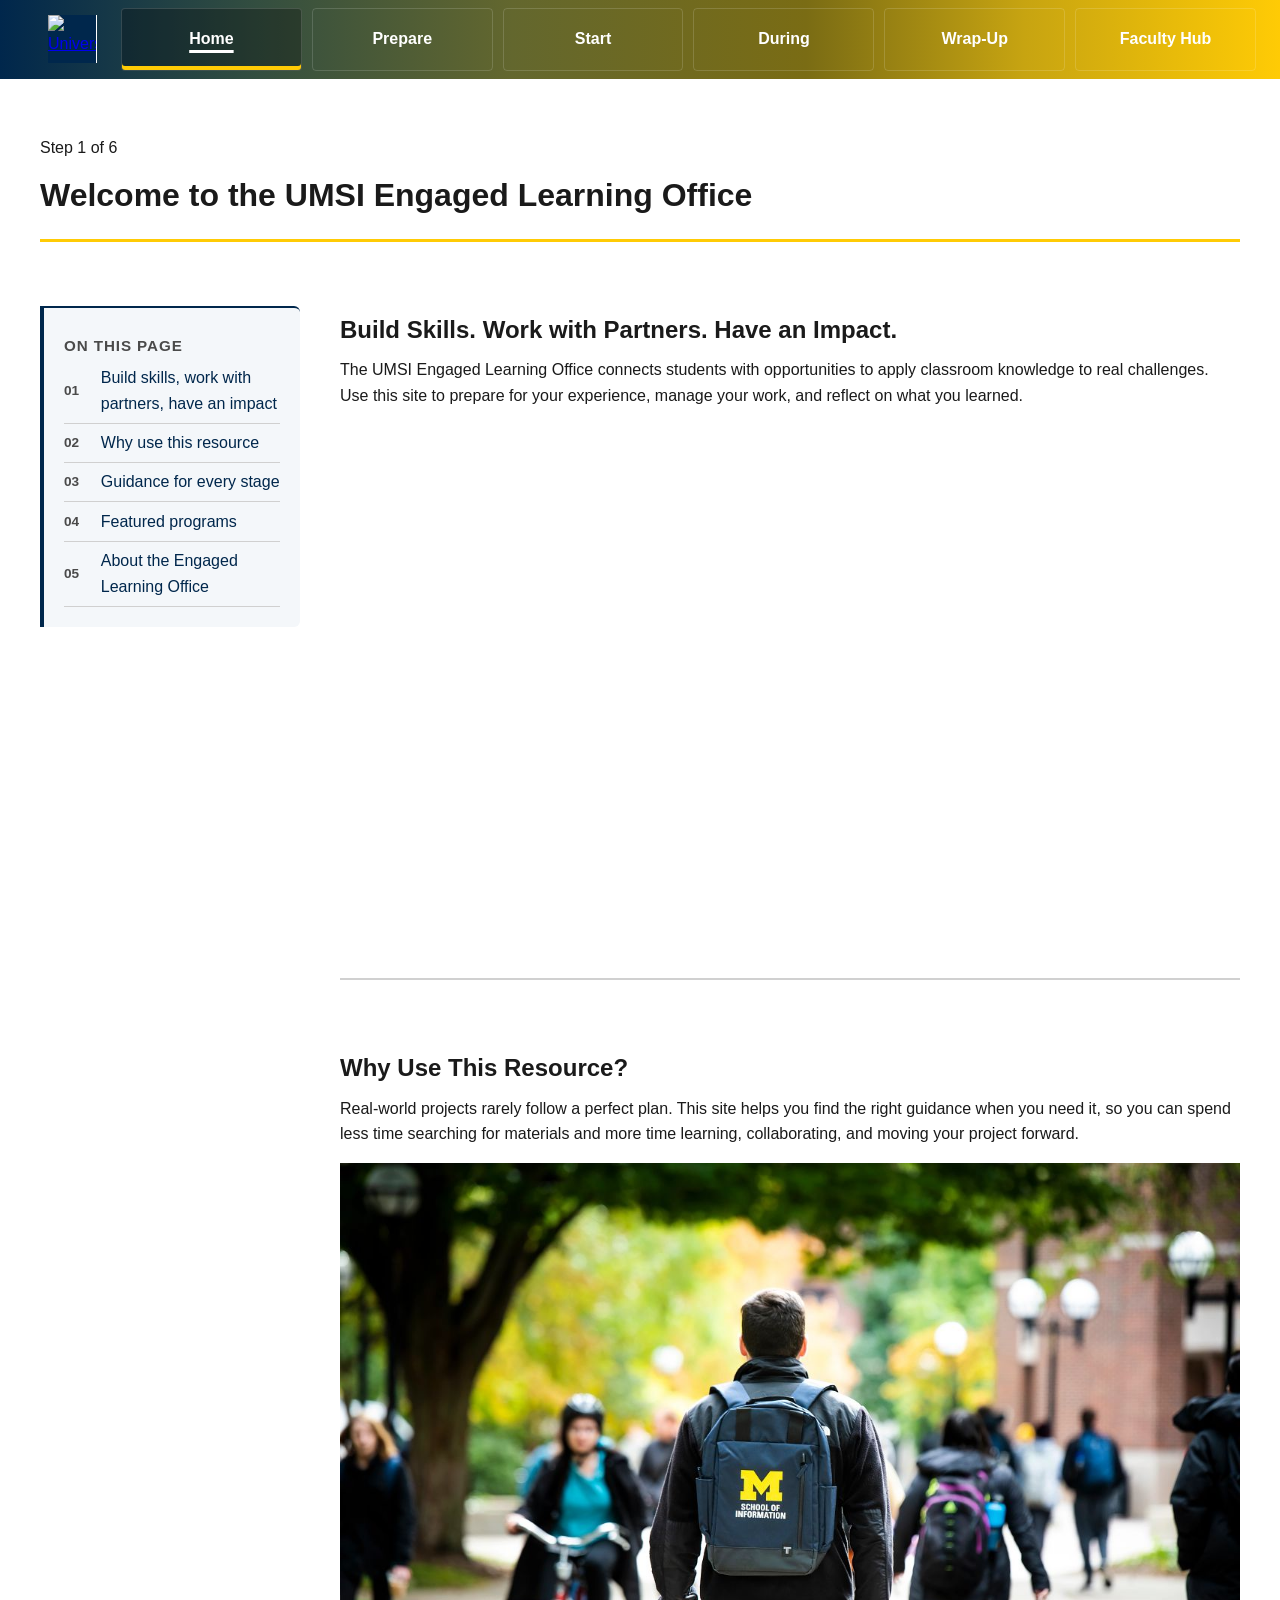
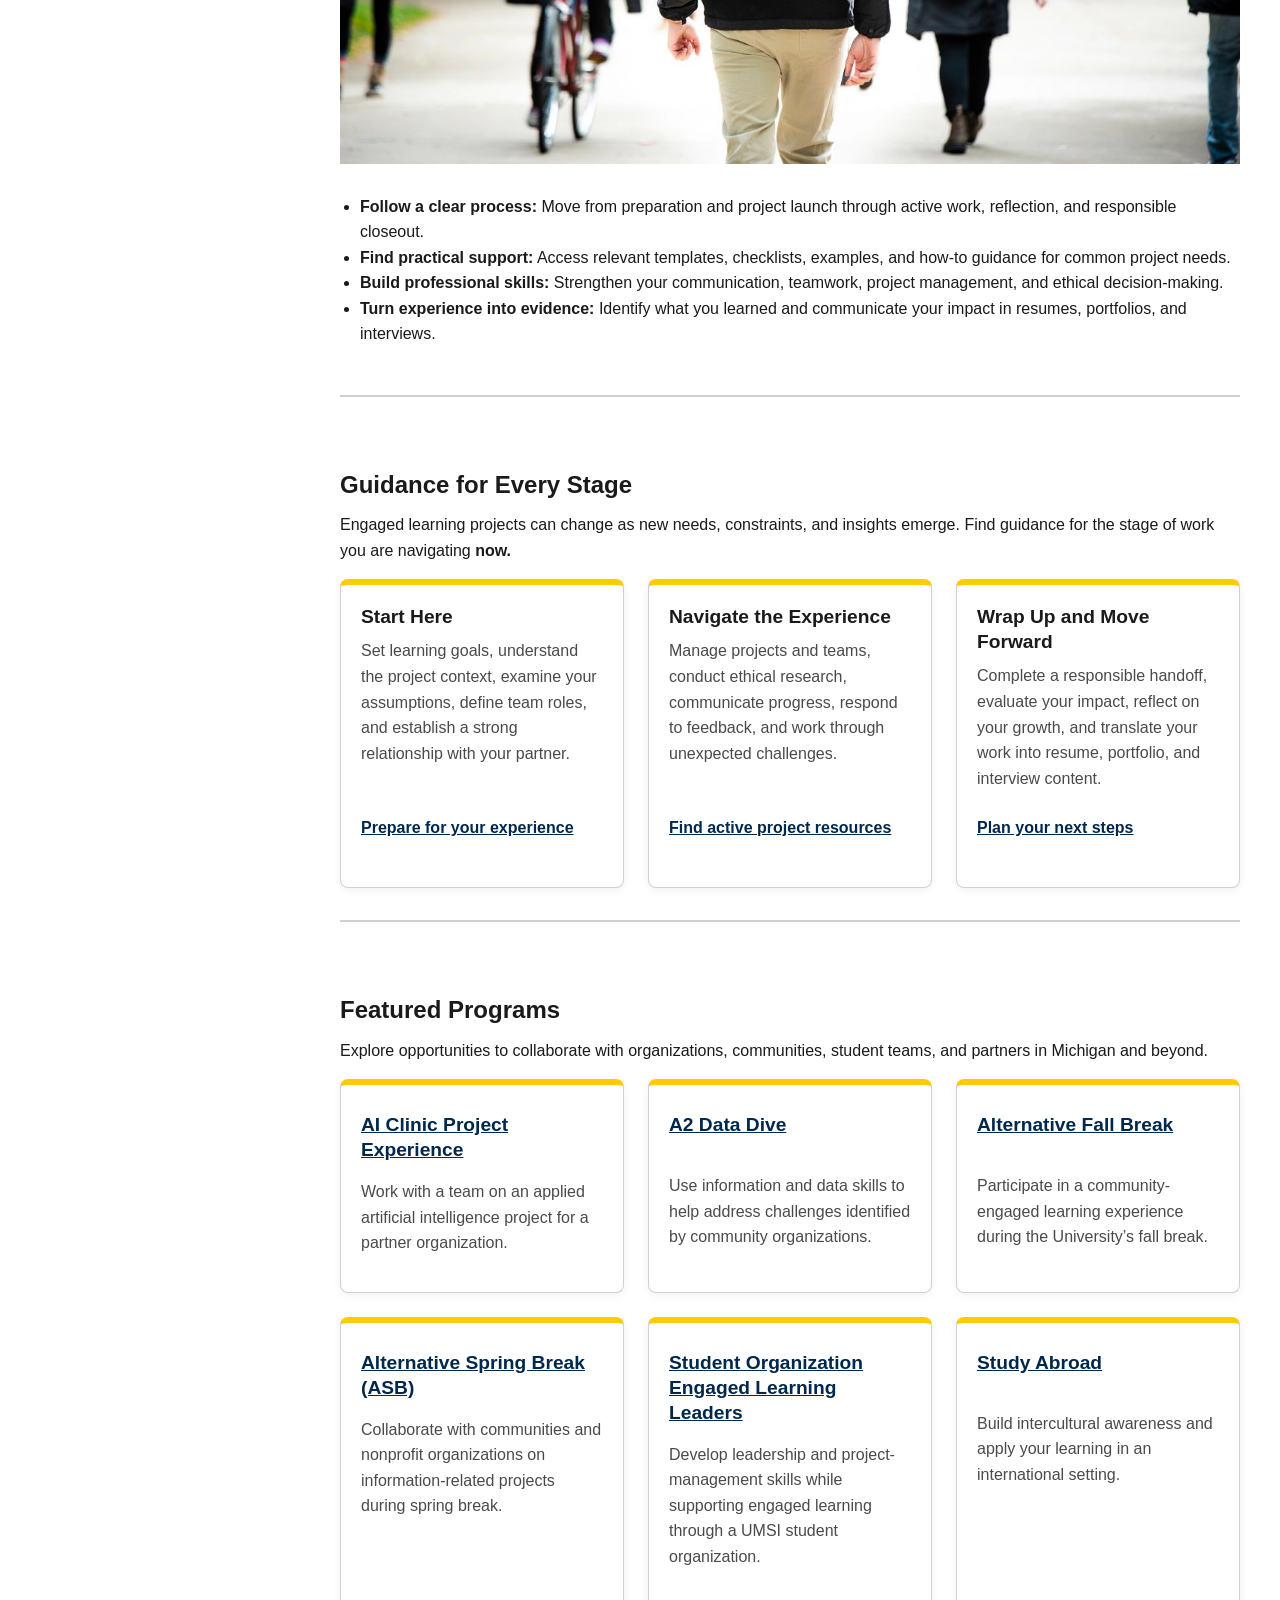
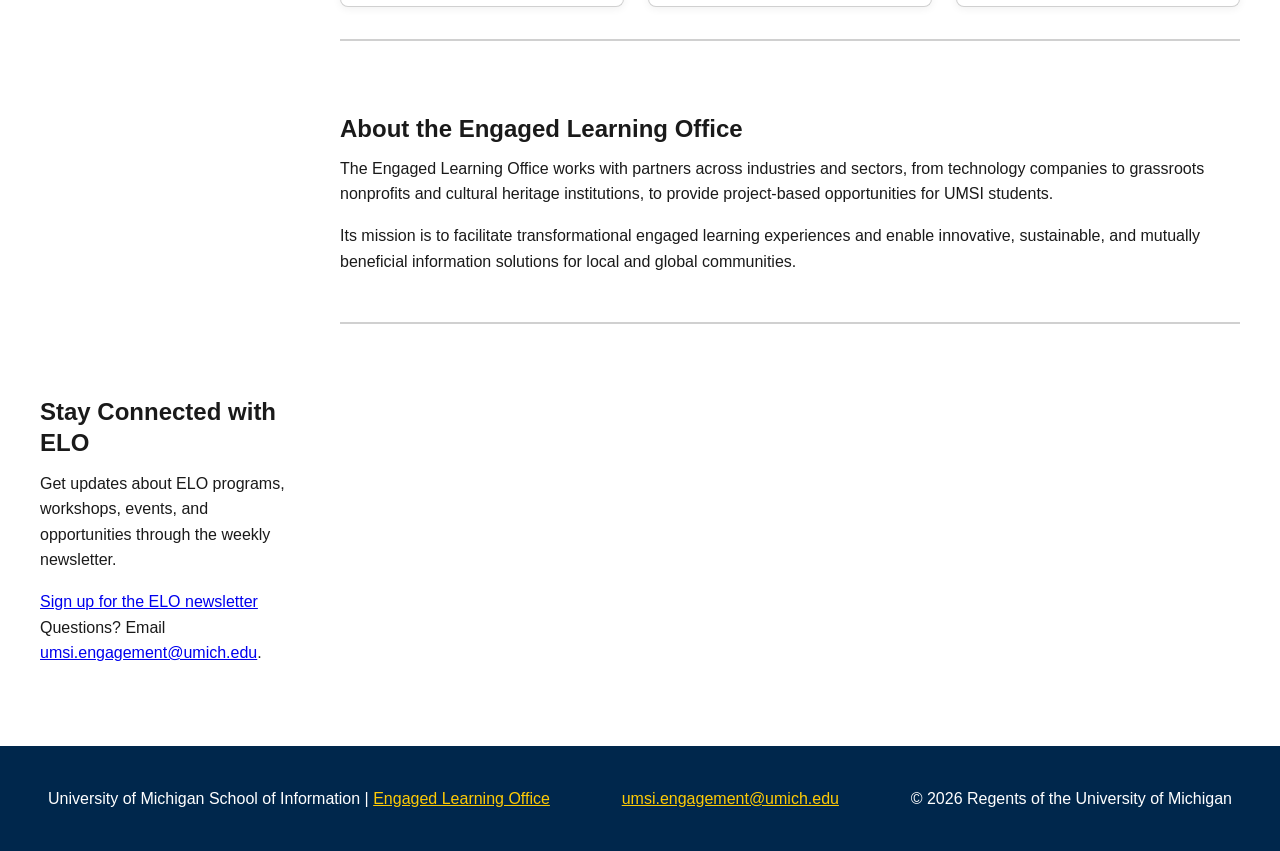
==== commit d272b230: "please final push for redesign 404" ====
--- a/index.html
+++ b/index.html
@@ -13,8 +13,10 @@
     <!-- Sticky process bar: logo tile on the left, process steps beside it -->
     <header class="site-header">
         <div class="skip"><a href="#main">Skip to Main Content</a></div>
-        <div class="brand">
-            <img src="images/umsi-logo.jpg" alt="UMSI Logo">
+      <a href="index.html" class="brand" aria-label="Home - University of Michigan">
+          <img src="images/umsi-logo.png" alt="University of Michigan Logo">
+        </a>
+
         </div>
         <nav class="process-nav" aria-label="Project process">
             <ol class="process-steps">
--- a/style.css
+++ b/style.css
@@ -29,9 +29,7 @@
     color: var(--text);
     background-color: var(--surface);
 }
-
-/* The reset (html5reset.css) removes browser defaults for headings, paragraphs and lists.
-   Put the ones we want back, so the text keeps its hierarchy and spacing. */
+ 
 h1 { font-size: 2rem; line-height: 1.2; margin: 0 0 0.5rem; }
 h2 { font-size: 1.5rem; line-height: 1.3; margin: 2rem 0 0.75rem; }
 h3 { font-size: 1.2rem; line-height: 1.3; margin: 1.25rem 0 0.5rem; }
@@ -59,20 +57,17 @@
     justify-content: center;
     padding: 0.5rem 1rem;
     gap: 0.5rem;
-    /* 남색부터 노란색까지 이어지는 부드러운 배경 그라데이션 */
+    /* 기존에 작성하신 6단계 그라데이션 그대로 유지! */
     background: linear-gradient(
         90deg,
         var(--step-1) 0%,
         var(--step-2) 20%,
         var(--step-3) 40%,
-        var(--step-4) 65%,
+        var(--step-4) 63%,
         var(--step-5) 80%,
         var(--step-6) 100%
     );
 }
-
-/* Square logo at the left of the sticky bar. Its navy background continues
-   the bar's navy start, and a 1px white line separates it from the first step. */
 .brand {
     flex: 0 0 auto;
     width: 3rem;
@@ -113,26 +108,34 @@
     display: flex;
     align-items: center;
     justify-content: center;
-    padding: 0.35rem 0.25rem;
-    min-height: 36px;
+    padding: 0.45rem 0.25rem;
+    min-height: 40px;  
     text-align: center;
     text-decoration: none;
     font-weight: bold;
-    font-size: 1rem;
+    font-size: 0.95rem;
     line-height: 1.15;
     overflow-wrap: break-word;
     color: #ffffff;
-    border-bottom: 3px solid transparent;
-}
-
-/* 모바일(2줄 배치)에서는 각 버튼의 대비가 깨지지 않도록 개별 배경색 유지 */
-.process-steps li:nth-child(1) a { background-color: var(--step-1); }
-.process-steps li:nth-child(2) a { background-color: var(--step-2); }
-.process-steps li:nth-child(3) a { background-color: var(--step-3); }
-.process-steps li:nth-child(4) a { background-color: var(--step-4); }
-.process-steps li:nth-child(5) a { background-color: var(--step-5); color: var(--um-blue); }
-.process-steps li:nth-child(6) a { background-color: var(--step-6); color: var(--um-blue); }
-
+    border-radius: 4px;  
+    border: 1px solid rgba(255, 255, 255, 0.15); 
+    transition: transform 0.15s ease, filter 0.15s ease;
+}
+
+.process-steps li:nth-child(1) a[aria-current="page"],
+.process-steps li:nth-child(2) a[aria-current="page"],
+.process-steps li:nth-child(3) a[aria-current="page"],
+.process-steps li:nth-child(4) a[aria-current="page"] {
+    background-color: rgba(0, 0, 0, 0.28);
+    box-shadow: inset 0 -4px 0 var(--um-maize);
+    outline: none;
+}
+.process-steps li:nth-child(5) a[aria-current="page"],
+.process-steps li:nth-child(6) a[aria-current="page"] {
+    background-color: transparent;
+    box-shadow: inset 0 -4px 0 var(--um-blue);
+    outline: none;
+}
 .process-steps a:hover {
     text-decoration: underline;
 }
@@ -162,7 +165,7 @@
 
 .skip a {
     position: absolute;
-    left: -9999px;        /* far off-screen, so it is hidden until focused */
+    left: -9999px;        
     top: auto;
     background: #ffffff;
     color: #000000;
@@ -173,16 +176,12 @@
 
 .skip a:focus {
     left: 0.5rem;
-    top: 0.5rem;          /* slides into view when focused with Tab */
+    top: 0.5rem;          
 }
 
 nav a:focus {
     outline: 2px solid white;
     outline-offset: 3px;
-}
-
-*:focus {
-    outline: 5px dashed green; 
 }
 
 .page-title {
@@ -219,7 +218,6 @@
     border: 0;
 }
 
-/* ---------- On this page (anchor table of contents) ---------- */
 .on-this-page {
     margin: 1.5rem 0;
     padding: 0.25rem 0 0.5rem;
@@ -276,10 +274,10 @@
     text-decoration: underline;
 }
 
-/* ---------- Content sections ---------- */
+ 
 .content-section {
-    padding-bottom: 1rem;
-    border-bottom: 1px solid var(--border);
+    padding-bottom: 2rem;
+    border-bottom: 2px solid var(--border);
 }
 
 .content-section,
@@ -297,11 +295,18 @@
 .card {
     display: flex;
     flex-direction: column;
-    padding: 1rem;
+    padding: 1.25rem;
     background-color: #ffffff;
     border: 1px solid var(--border);
     border-top: 6px solid var(--um-maize);
-    border-radius: 6px;
+    border-radius: 8px;
+    box-shadow: 0 2px 8px rgba(0, 0, 0, 0.06);
+    transition: transform 0.2s ease, box-shadow 0.2s ease;
+}
+
+.card:hover {
+    transform: translateY(-3px);
+    box-shadow: 0 8px 18px rgba(0, 39, 76, 0.12);
 }
 
 .card h3 {
@@ -392,9 +397,6 @@
     }
 }
 
-/* =========================================================
-   태블릿 이상 (768px~): 6개 메뉴가 한 줄로 펴지면서 뒤쪽 그라데이션 노출
-   ========================================================= */
 @media (min-width: 768px) {
     .site-header {
         display: flex;
@@ -440,29 +442,30 @@
 
     /* [핵심 수정 부분] 개별 버튼의 불투명한 배경색을 투명하게 만들어
        뒤쪽 .site-header의 남색->노란색 그라데이션이 그대로 비치게 함 */
-    .process-steps li:nth-child(1) a,
-    .process-steps li:nth-child(2) a,
-    .process-steps li:nth-child(3) a,
-    .process-steps li:nth-child(4) a {
-        background-color: transparent;
-        color: #ffffff; /* 어두운 배경 위 흰 글씨 */
-    }
-
-    .process-steps li:nth-child(5) a,
-    .process-steps li:nth-child(6) a {
-        background-color: transparent;
-        color: var(--um-blue); /* 밝은 노란 배경 위 남색 글씨 (접근성 대비 유지) */
-    }
-
-    /* 마우스를 올렸을 때만 은은하게 하이라이트 */
+    .process-steps li:nth-child(1) a[aria-current="page"],
+    .process-steps li:nth-child(2) a[aria-current="page"],
+    .process-steps li:nth-child(3) a[aria-current="page"],
+    .process-steps li:nth-child(4) a[aria-current="page"] {
+        background-color: rgba(0, 0, 0, 0.28);
+        box-shadow: inset 0 -4px 0 var(--um-maize);
+        outline: none;
+    }
+    .process-steps li:nth-child(5) a[aria-current="page"],
+    .process-steps li:nth-child(6) a[aria-current="page"] {
+    background-color: transparent;
+    box-shadow: inset 0 -4px 0 var(--um-blue);
+    outline: none;
+}
     .process-steps li a:hover {
-        background-color: rgba(255, 255, 255, 0.18);
-    }
+    background-color: transparent;
+    text-decoration: underline;
+    text-decoration-thickness: 2px;
+    text-underline-offset: 4px;
+}
 
     .process-steps li a[aria-current="page"] {
-        outline: 3px solid #FFCB05;
-        outline-offset: -3px;
-    }
+    background-color: rgba(255, 255, 255, 0.25);
+    box-shadow: inset 0 -4px 0 var(--um-blue);}
 
     .card-grid {
         display: grid;
@@ -477,9 +480,7 @@
     }
 }
 
-/* =========================================================
-   데스크톱 (1024px~): 메뉴바 및 본문 폭 확장
-   ========================================================= */
+
 @media (min-width: 1024px) {
     .process-steps {
         max-width: none;
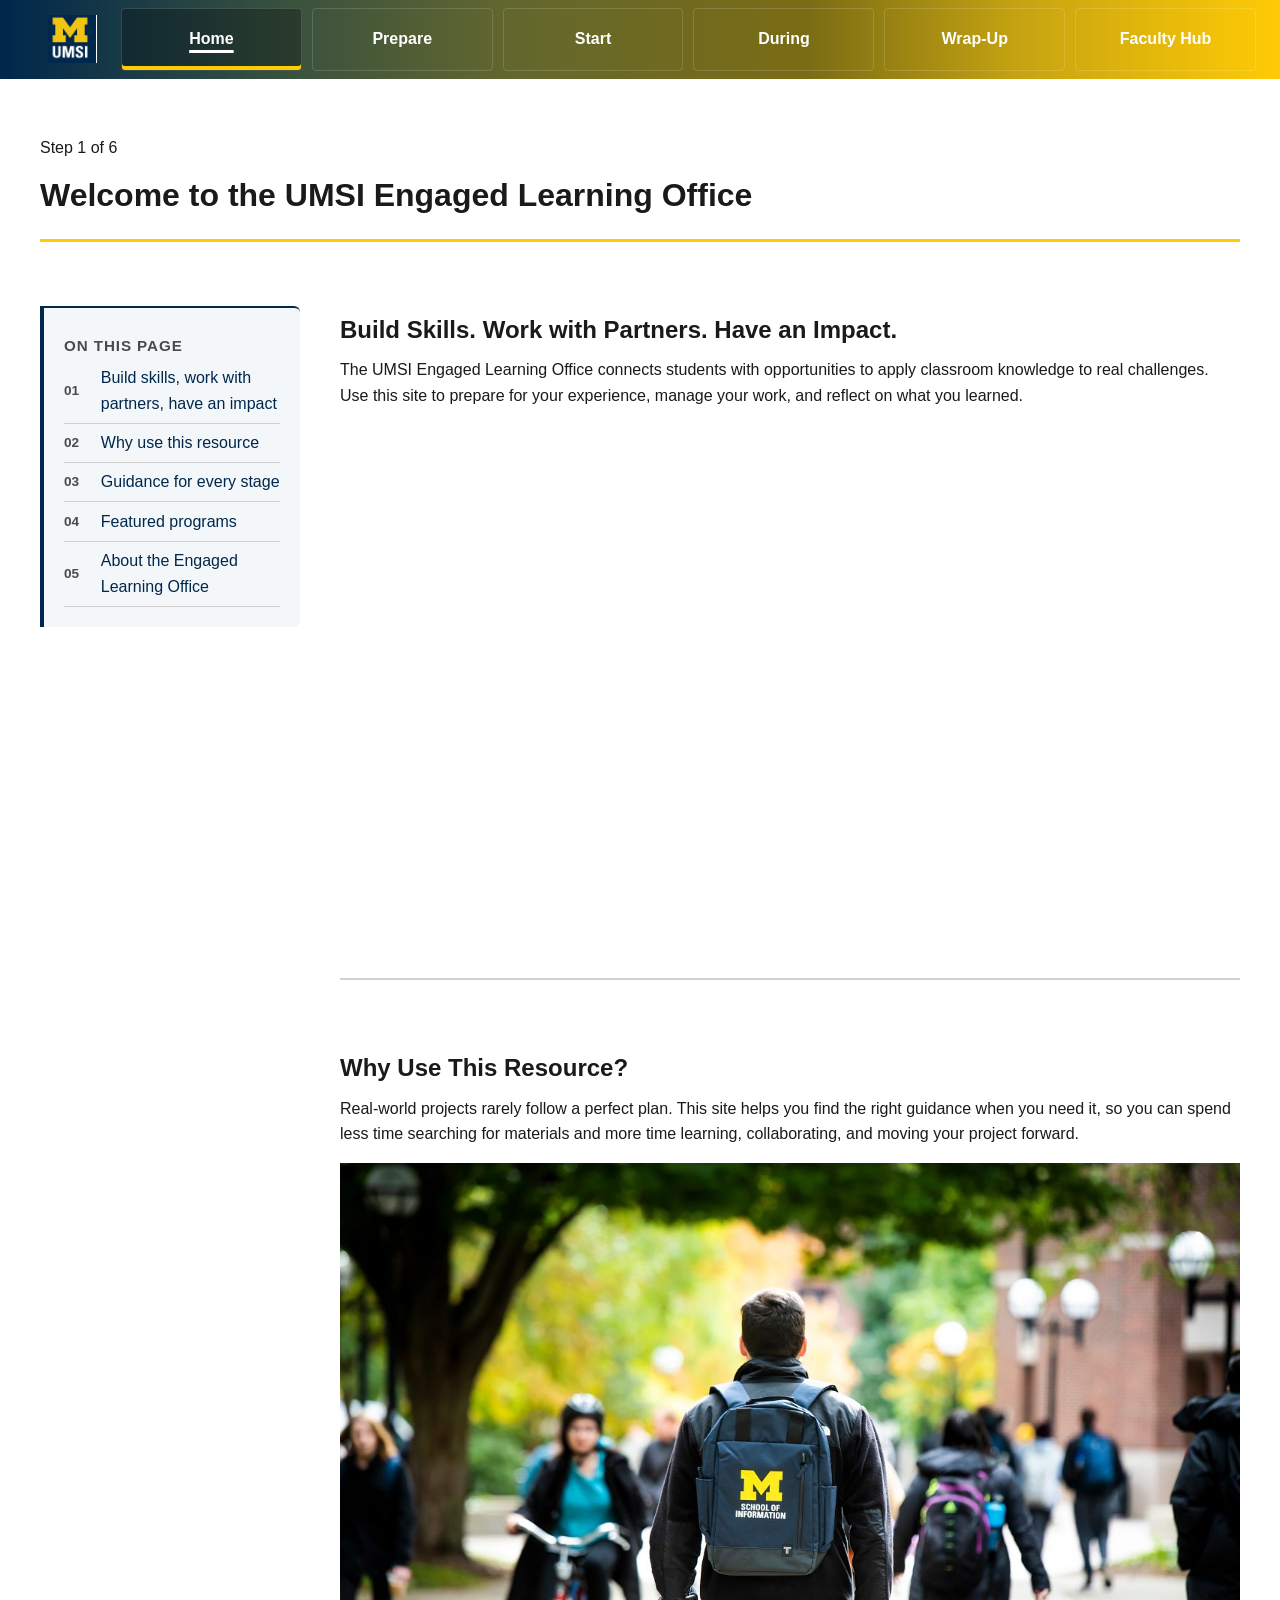
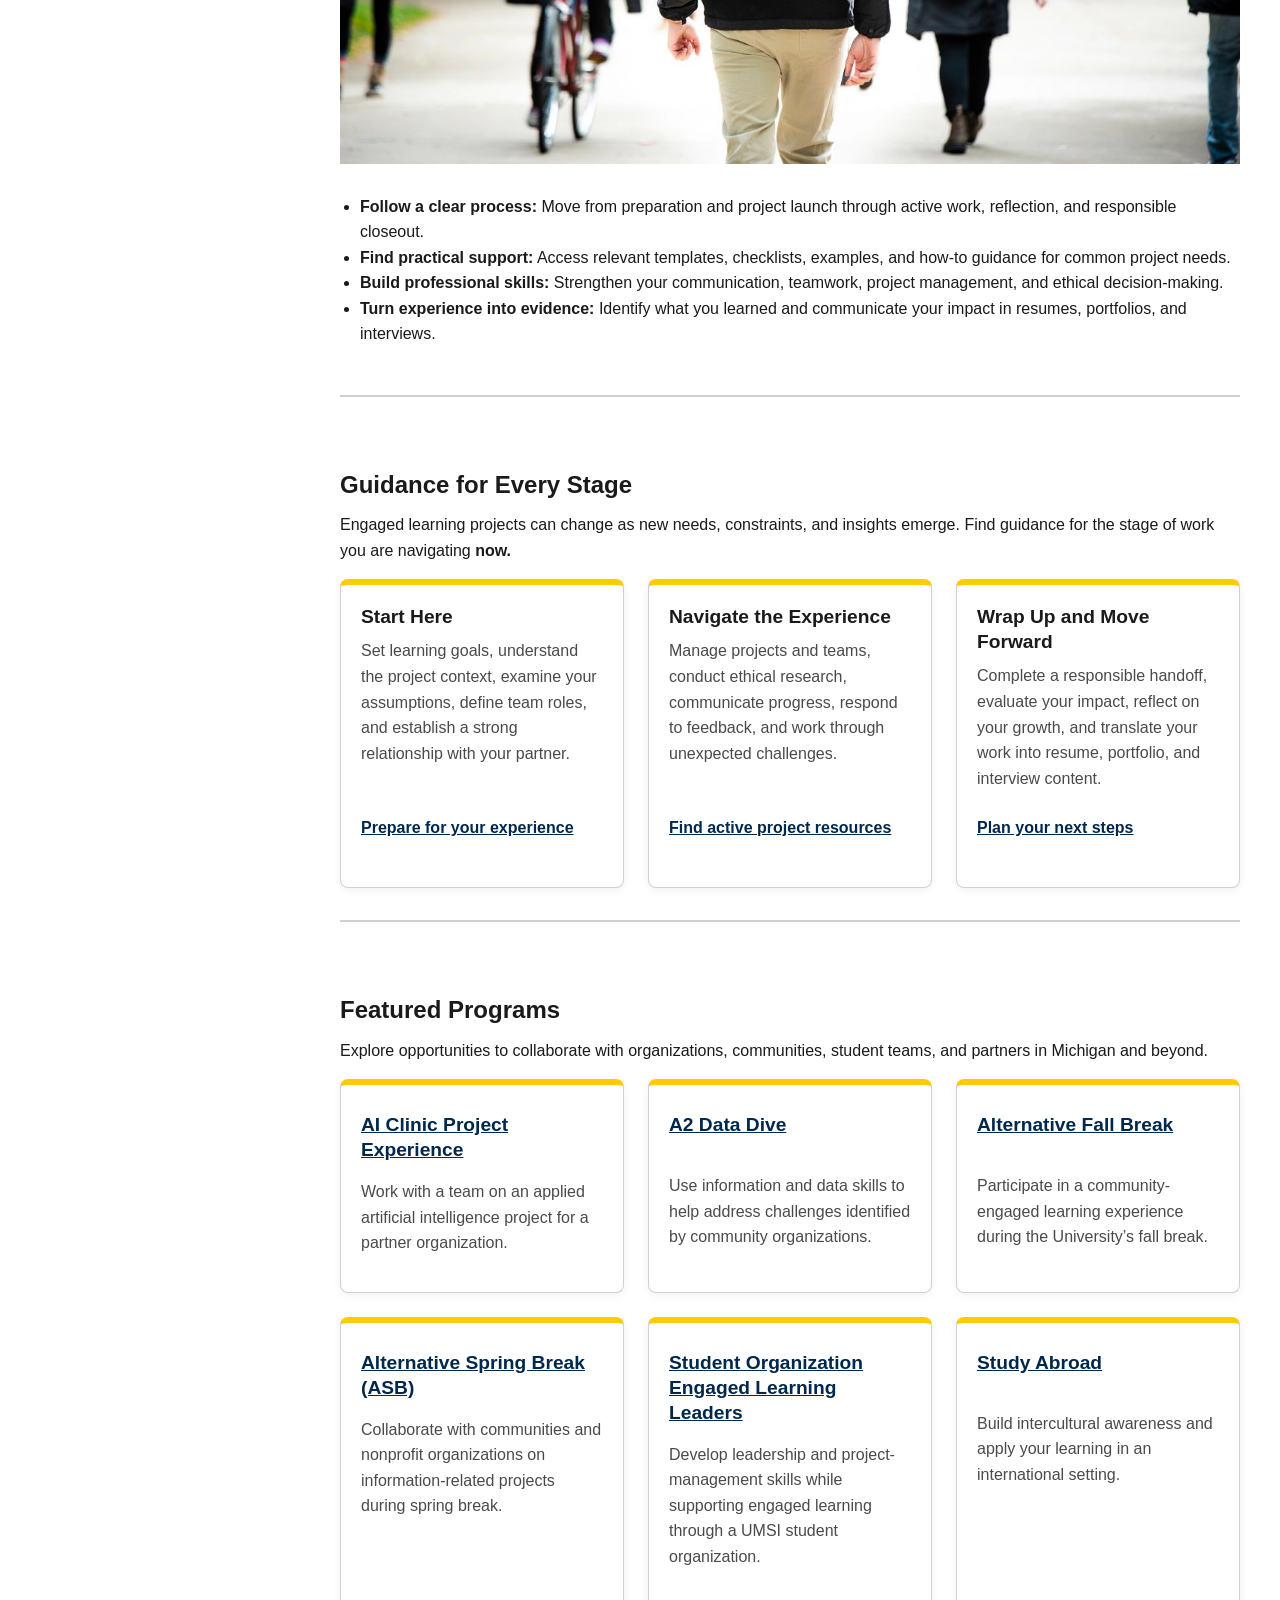
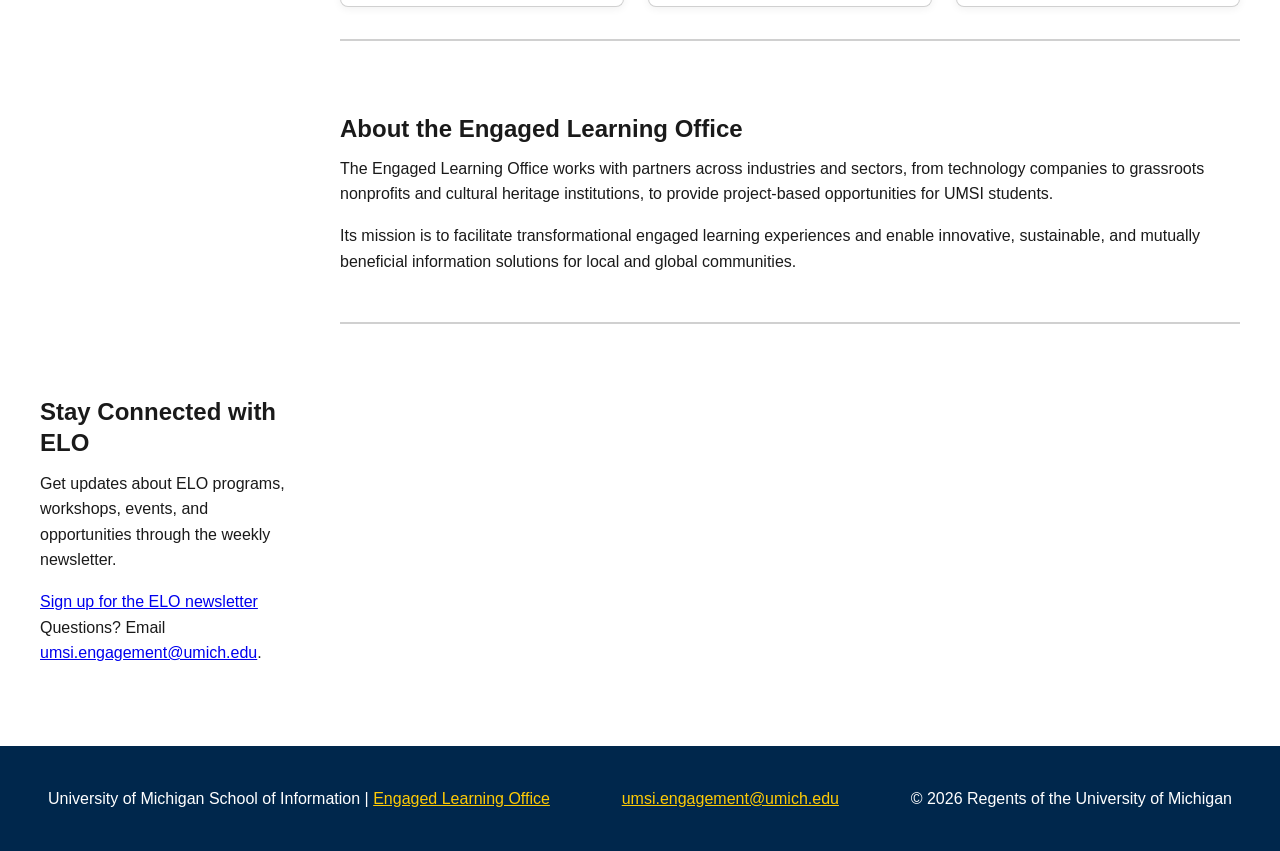
==== commit 6410b9e0: "images" ====
--- a/index.html
+++ b/index.html
@@ -14,7 +14,7 @@
     <header class="site-header">
         <div class="skip"><a href="#main">Skip to Main Content</a></div>
       <a href="index.html" class="brand" aria-label="Home - University of Michigan">
-          <img src="images/umsi-logo.png" alt="University of Michigan Logo">
+          <img src="images/umsi-logo.jpg" alt="University of Michigan Logo">
         </a>
 
         </div>
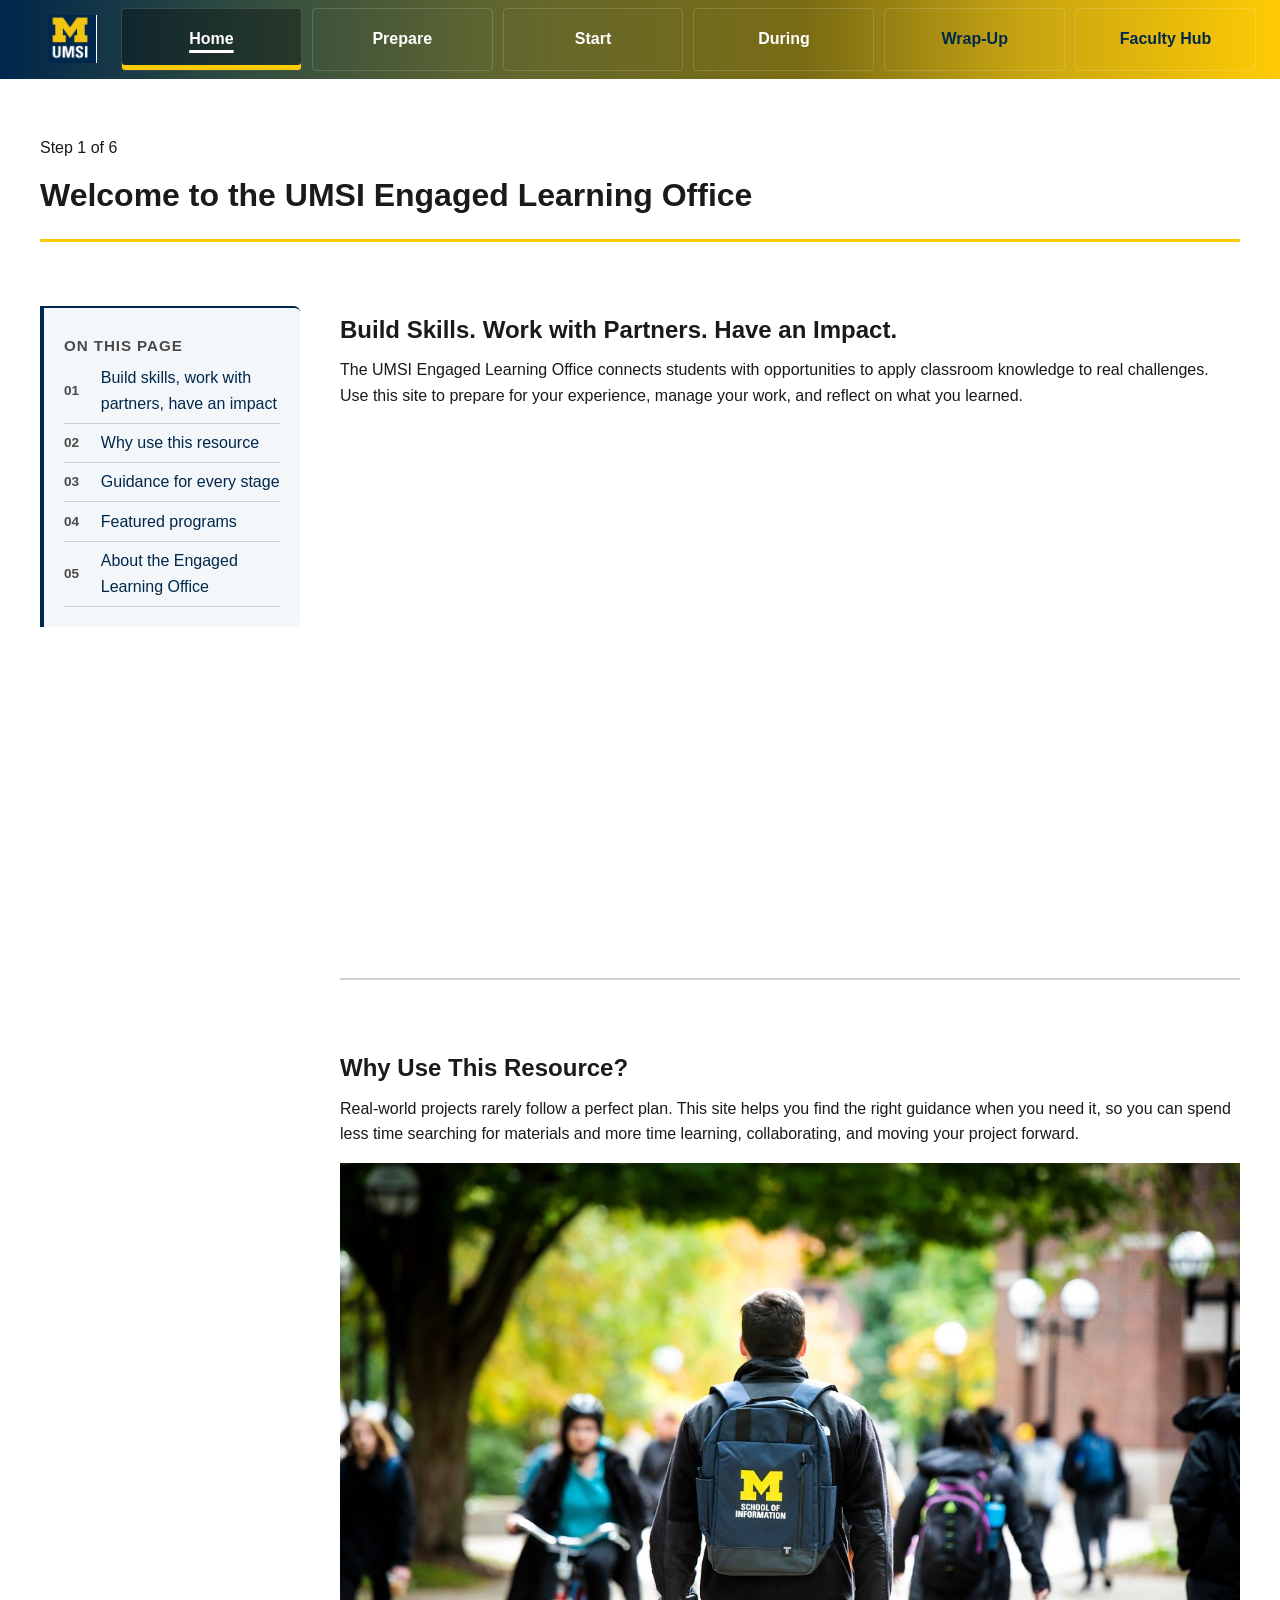
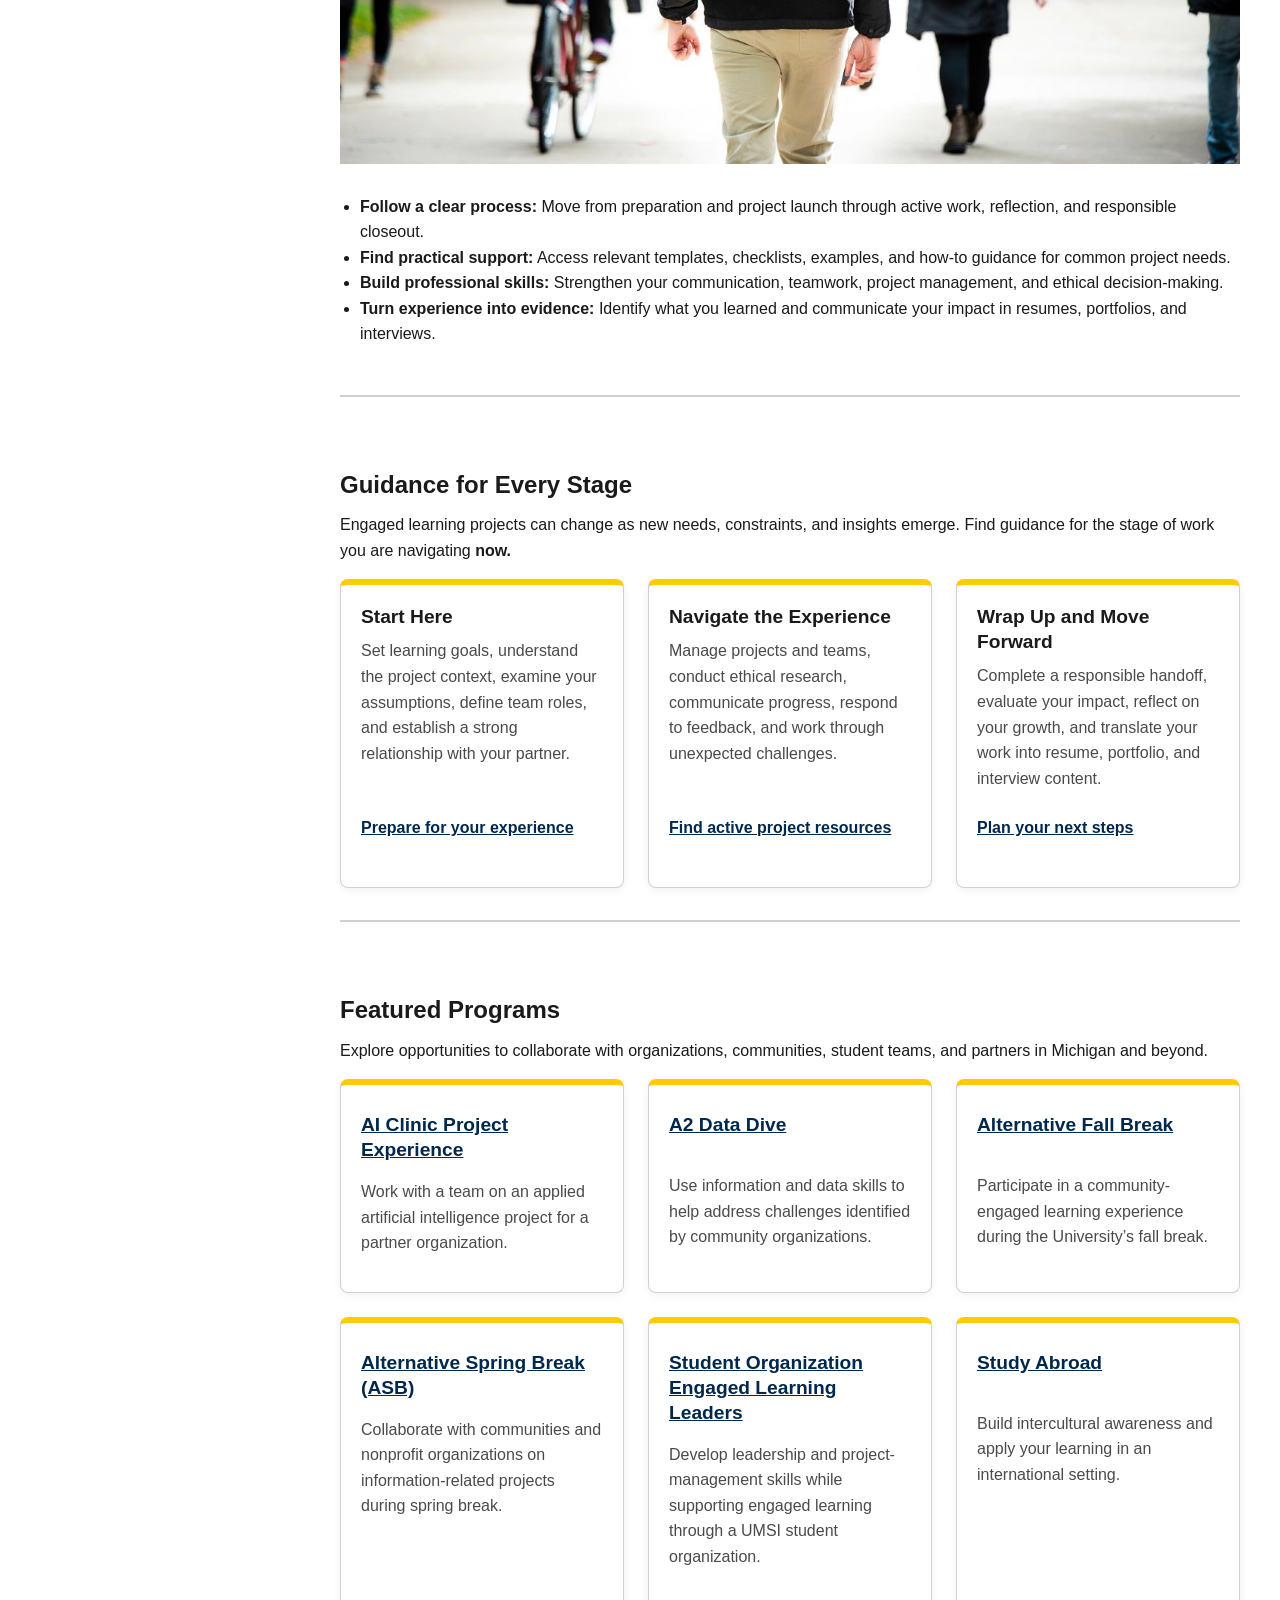
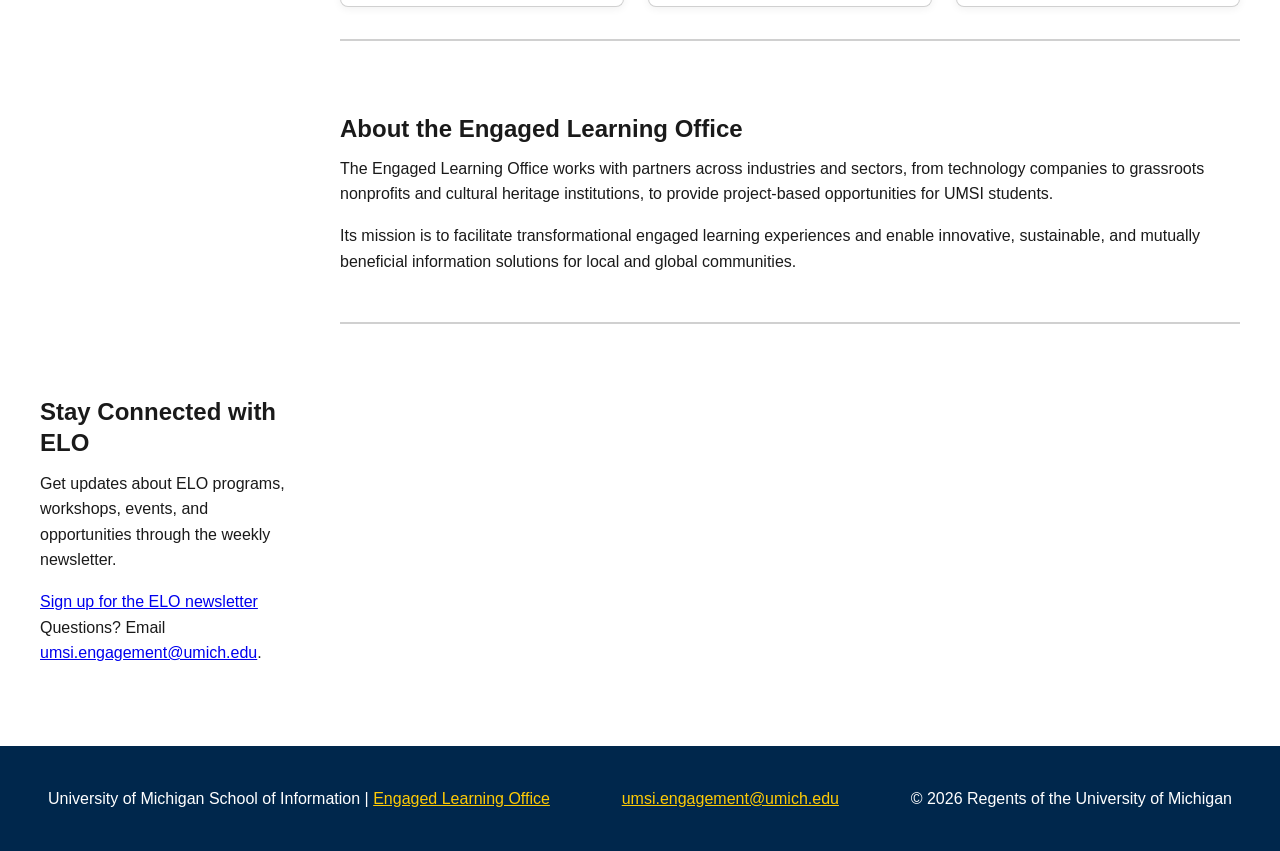
==== commit 223f72a5: "favicon, contrast" ====
--- a/index.html
+++ b/index.html
@@ -5,6 +5,7 @@
     <meta name="viewport" content="width=device-width, initial-scale=1.0">
     <link rel="stylesheet" href="html5reset.css">
     <link rel="stylesheet" href="style.css">
+    <link rel="icon" href="data:image/svg+xml,<svg xmlns='http://www.w3.org/2000/svg' viewBox='0 0 100 100'><rect width='100' height='100' fill='%2300274C'/><text x='50' y='72' font-size='65' font-family='Arial' font-weight='bold' text-anchor='middle' fill='%23FFCB05'>M</text></svg>">
 
     <title>Welcome to the UMSI Engaged Learning Office | UMSI</title>
 </head>
@@ -16,8 +17,7 @@
       <a href="index.html" class="brand" aria-label="Home - University of Michigan">
           <img src="images/umsi-logo.jpg" alt="University of Michigan Logo">
         </a>
-
-        </div>
+ 
         <nav class="process-nav" aria-label="Project process">
             <ol class="process-steps">
               <li><a href="index.html" aria-current="page">Home</a></li>
--- a/style.css
+++ b/style.css
@@ -136,6 +136,12 @@
     box-shadow: inset 0 -4px 0 var(--um-blue);
     outline: none;
 }
+
+.process-steps a:focus-visible {
+    outline: 3px solid var(--um-blue);
+    outline-offset: -4px;
+    box-shadow: inset 0 0 0 6px #ffffff;
+}
 .process-steps a:hover {
     text-decoration: underline;
 }
@@ -439,33 +445,57 @@
         text-decoration: none;
         transition: transform 0.15s ease, background-color 0.15s ease;
     }
-
-    /* [핵심 수정 부분] 개별 버튼의 불투명한 배경색을 투명하게 만들어
-       뒤쪽 .site-header의 남색->노란색 그라데이션이 그대로 비치게 함 */
-    .process-steps li:nth-child(1) a[aria-current="page"],
-    .process-steps li:nth-child(2) a[aria-current="page"],
-    .process-steps li:nth-child(3) a[aria-current="page"],
-    .process-steps li:nth-child(4) a[aria-current="page"] {
-        background-color: rgba(0, 0, 0, 0.28);
-        box-shadow: inset 0 -4px 0 var(--um-maize);
-        outline: none;
-    }
-    .process-steps li:nth-child(5) a[aria-current="page"],
-    .process-steps li:nth-child(6) a[aria-current="page"] {
+.process-steps li:nth-child(1) a,
+.process-steps li:nth-child(2) a,
+.process-steps li:nth-child(3) a,
+.process-steps li:nth-child(4) a {
     background-color: transparent;
-    box-shadow: inset 0 -4px 0 var(--um-blue);
-    outline: none;
-}
-    .process-steps li a:hover {
+    color: #ffffff;
+}
+
+.process-steps li:nth-child(5) a,
+.process-steps li:nth-child(6) a {
     background-color: transparent;
+    color: var(--um-blue); /* #00274C 진한 남색 */
+}
+ 
+.process-steps li:nth-child(1) a:hover,
+.process-steps li:nth-child(2) a:hover,
+.process-steps li:nth-child(3) a:hover,
+.process-steps li:nth-child(4) a:hover {
+    background-color: rgba(0, 0, 0, 0.25);
+    color: #ffffff;
     text-decoration: underline;
-    text-decoration-thickness: 2px;
-    text-underline-offset: 4px;
-}
-
-    .process-steps li a[aria-current="page"] {
-    background-color: rgba(255, 255, 255, 0.25);
-    box-shadow: inset 0 -4px 0 var(--um-blue);}
+}
+
+.process-steps li:nth-child(5) a:hover,
+.process-steps li:nth-child(6) a:hover {
+    background-color: rgba(0, 39, 76, 0.12);  
+    color: var(--um-blue); 
+    text-decoration: underline;
+}
+ 
+.process-steps li:nth-child(1) a[aria-current="page"],
+.process-steps li:nth-child(2) a[aria-current="page"],
+.process-steps li:nth-child(3) a[aria-current="page"],
+.process-steps li:nth-child(4) a[aria-current="page"] {
+    background-color: rgba(0, 0, 0, 0.32);
+    color: #ffffff;
+    box-shadow: inset 0 -5px 0 var(--um-maize);  
+}
+
+.process-steps li:nth-child(5) a[aria-current="page"],
+.process-steps li:nth-child(6) a[aria-current="page"] {
+    background-color: rgba(0, 39, 76, 0.15);
+    color: var(--um-blue); 
+    box-shadow: inset 0 -5px 0 var(--um-blue);  
+}
+
+ .process-steps li a:focus-visible {
+    outline: 3px solid var(--um-blue);
+    outline-offset: -4px;
+    box-shadow: inset 0 0 0 6px #ffffff;  
+}
 
     .card-grid {
         display: grid;
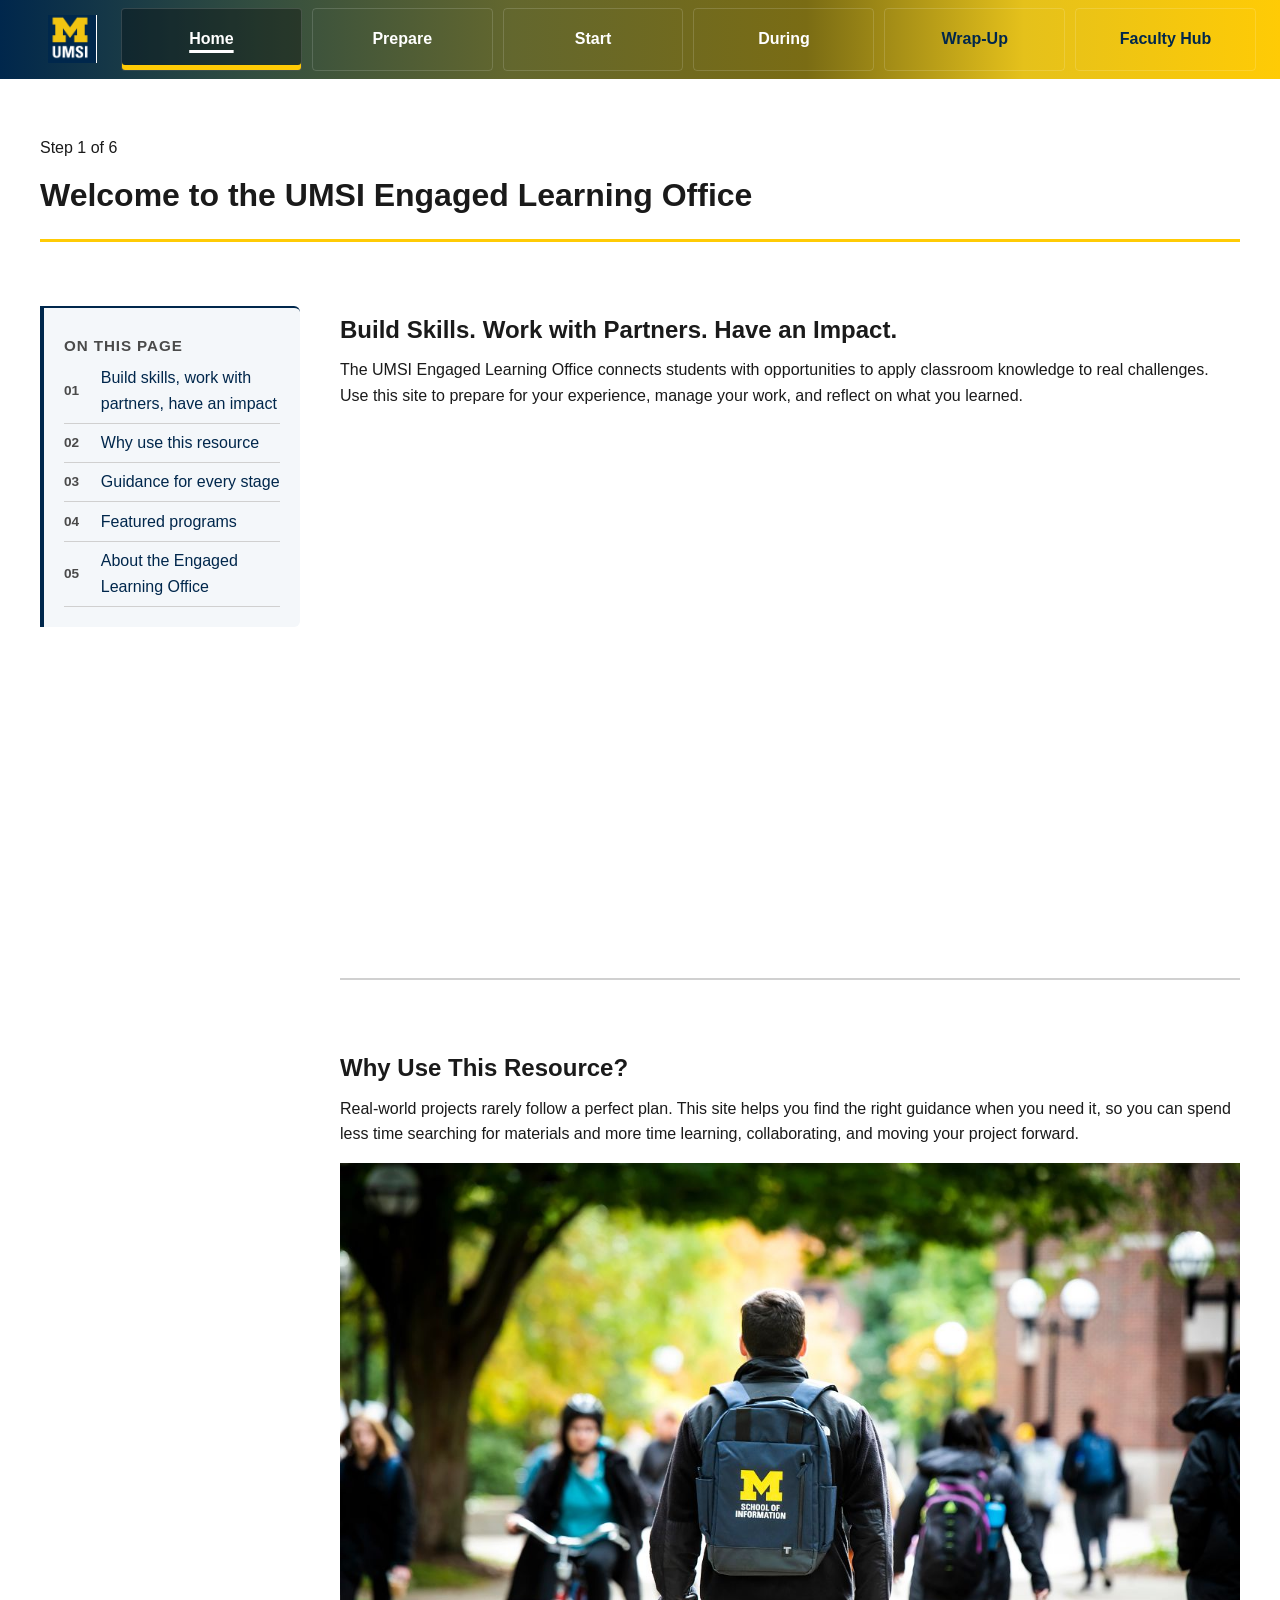
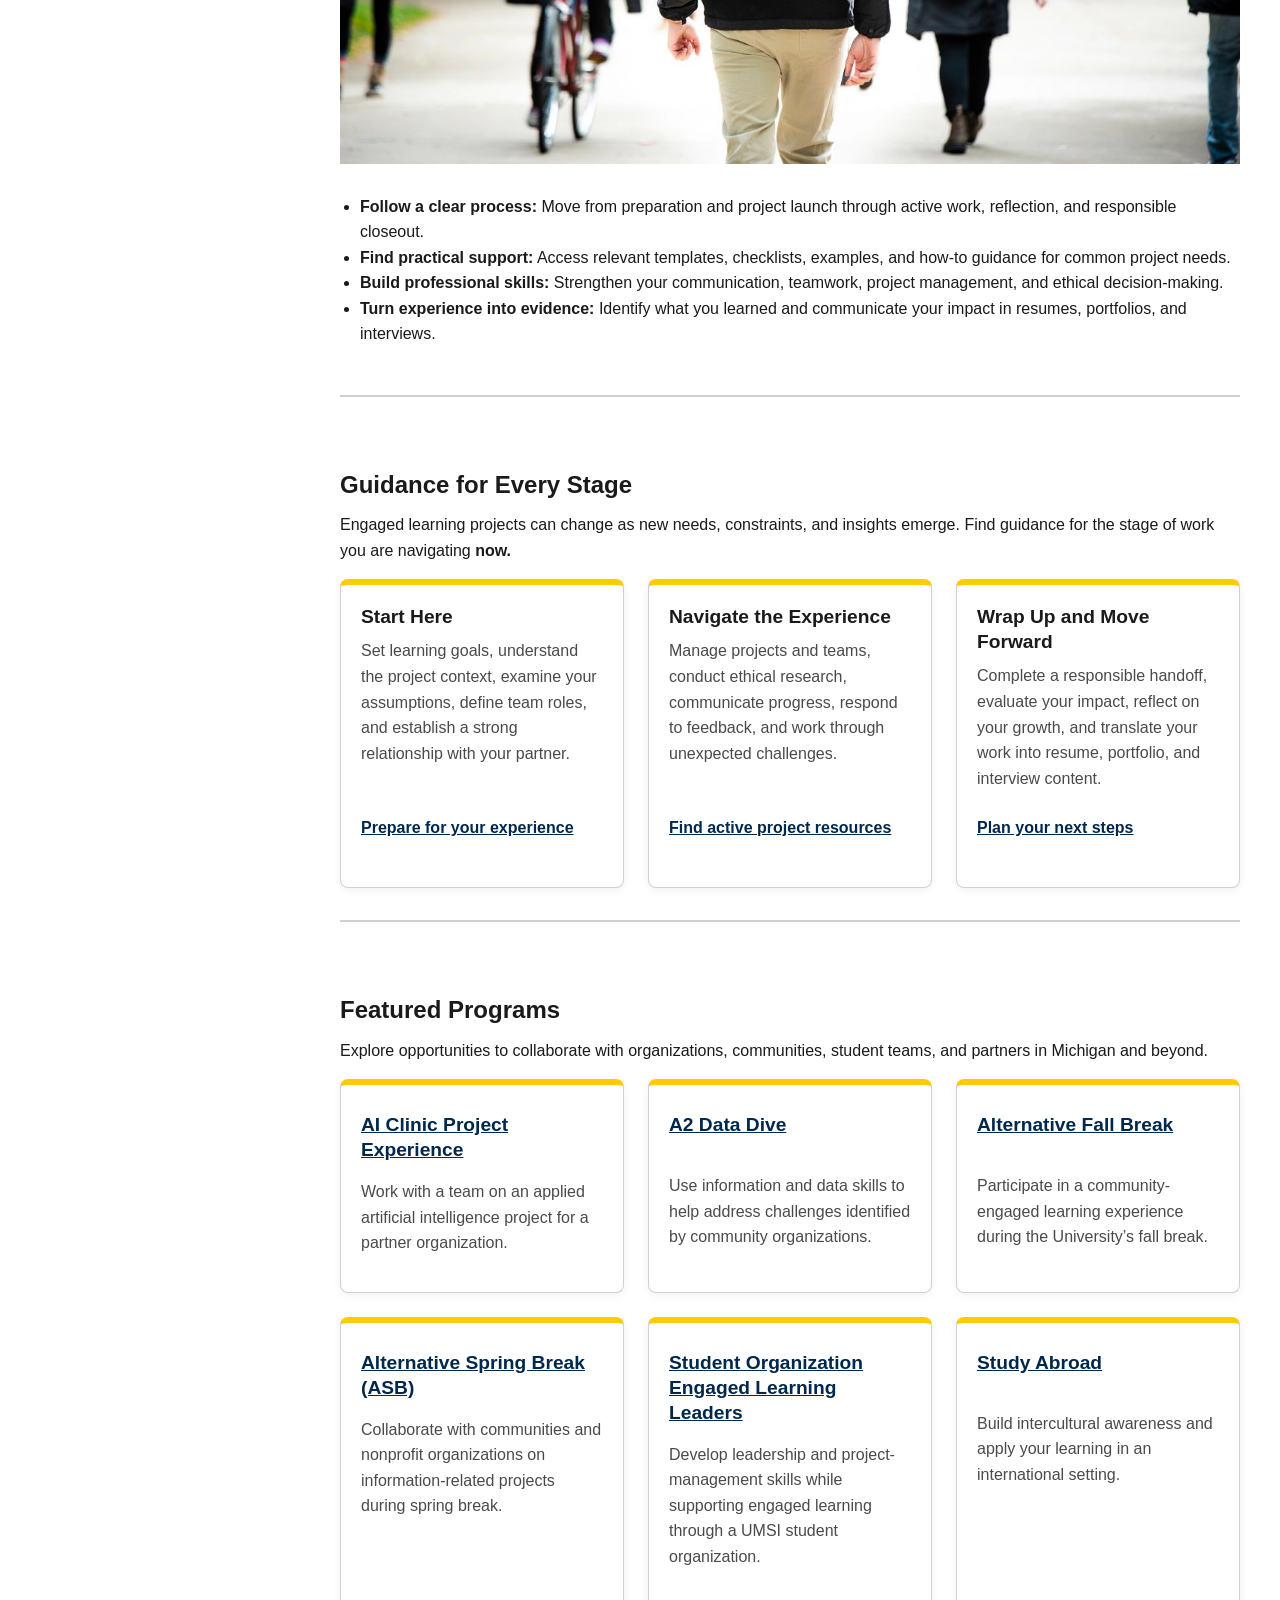
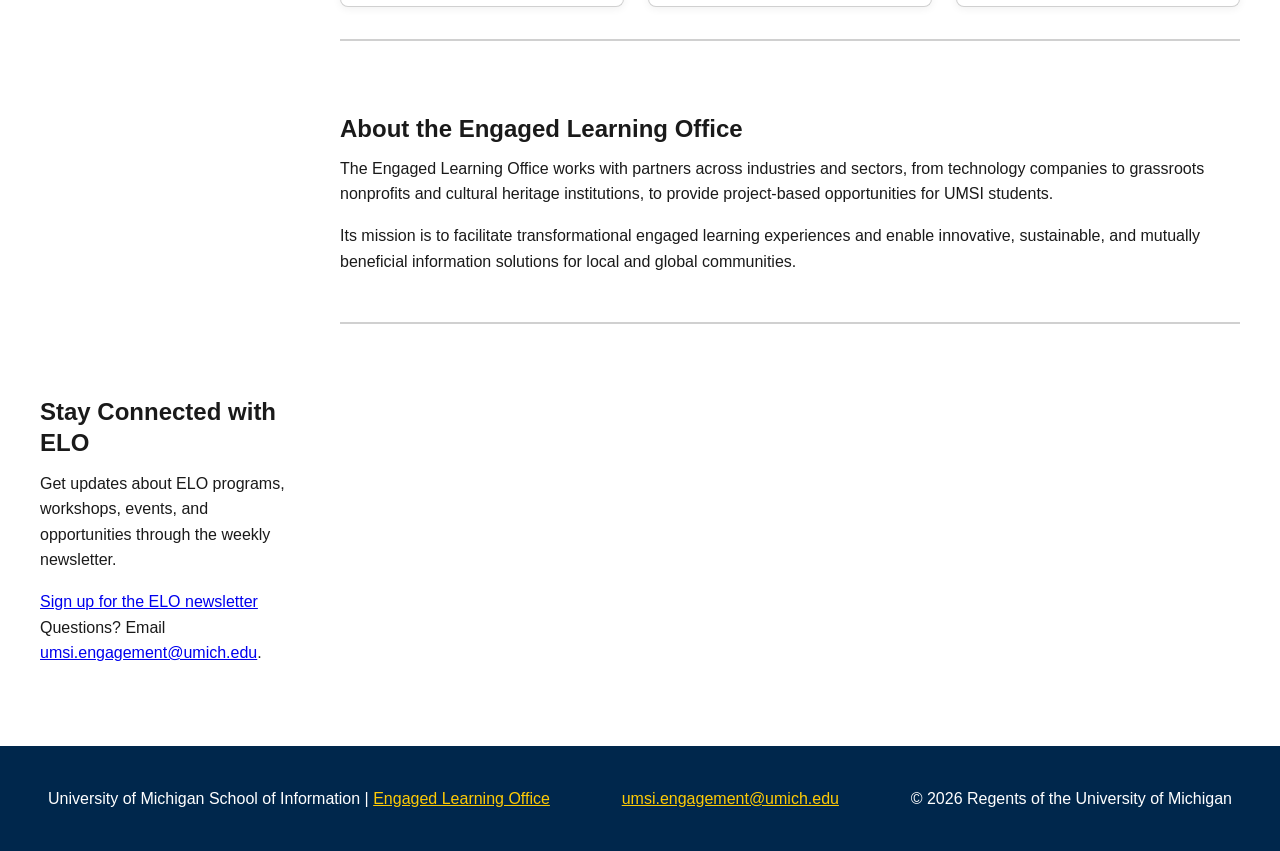
==== commit e25ad2f6: "code error revision" ====
--- a/index.html
+++ b/index.html
@@ -5,8 +5,7 @@
     <meta name="viewport" content="width=device-width, initial-scale=1.0">
     <link rel="stylesheet" href="html5reset.css">
     <link rel="stylesheet" href="style.css">
-    <link rel="icon" href="data:image/svg+xml,<svg xmlns='http://www.w3.org/2000/svg' viewBox='0 0 100 100'><rect width='100' height='100' fill='%2300274C'/><text x='50' y='72' font-size='65' font-family='Arial' font-weight='bold' text-anchor='middle' fill='%23FFCB05'>M</text></svg>">
-
+    <link rel="icon" href="images/umsi-logo.jpg">
     <title>Welcome to the UMSI Engaged Learning Office | UMSI</title>
 </head>
 <body>
--- a/style.css
+++ b/style.css
@@ -10,7 +10,7 @@
     --step-2: #334E40;
     --step-3: #63672E;
     --step-4: #7A6C14;
-    --step-5: #C7A411;
+    --step-5: #E5C11B;
     --step-6: #FFCB05;  
 
     /* Space used by the sticky bar, so anchor links are not hidden under it */
@@ -132,9 +132,9 @@
 }
 .process-steps li:nth-child(5) a[aria-current="page"],
 .process-steps li:nth-child(6) a[aria-current="page"] {
-    background-color: transparent;
-    box-shadow: inset 0 -4px 0 var(--um-blue);
-    outline: none;
+    background-color: rgba(255, 255, 255, 0.5);
+    color: var(--um-blue);
+    box-shadow: inset 0 -5px 0 var(--um-blue);
 }
 
 .process-steps a:focus-visible {
@@ -470,8 +470,8 @@
 
 .process-steps li:nth-child(5) a:hover,
 .process-steps li:nth-child(6) a:hover {
-    background-color: rgba(0, 39, 76, 0.12);  
-    color: var(--um-blue); 
+    background-color: rgba(255, 255, 255, 0.35);
+    color: var(--um-blue);
     text-decoration: underline;
 }
  
@@ -486,11 +486,10 @@
 
 .process-steps li:nth-child(5) a[aria-current="page"],
 .process-steps li:nth-child(6) a[aria-current="page"] {
-    background-color: rgba(0, 39, 76, 0.15);
-    color: var(--um-blue); 
-    box-shadow: inset 0 -5px 0 var(--um-blue);  
-}
-
+    background-color: rgba(255, 255, 255, 0.5);
+    color: var(--um-blue);
+    box-shadow: inset 0 -5px 0 var(--um-blue);
+}
  .process-steps li a:focus-visible {
     outline: 3px solid var(--um-blue);
     outline-offset: -4px;
